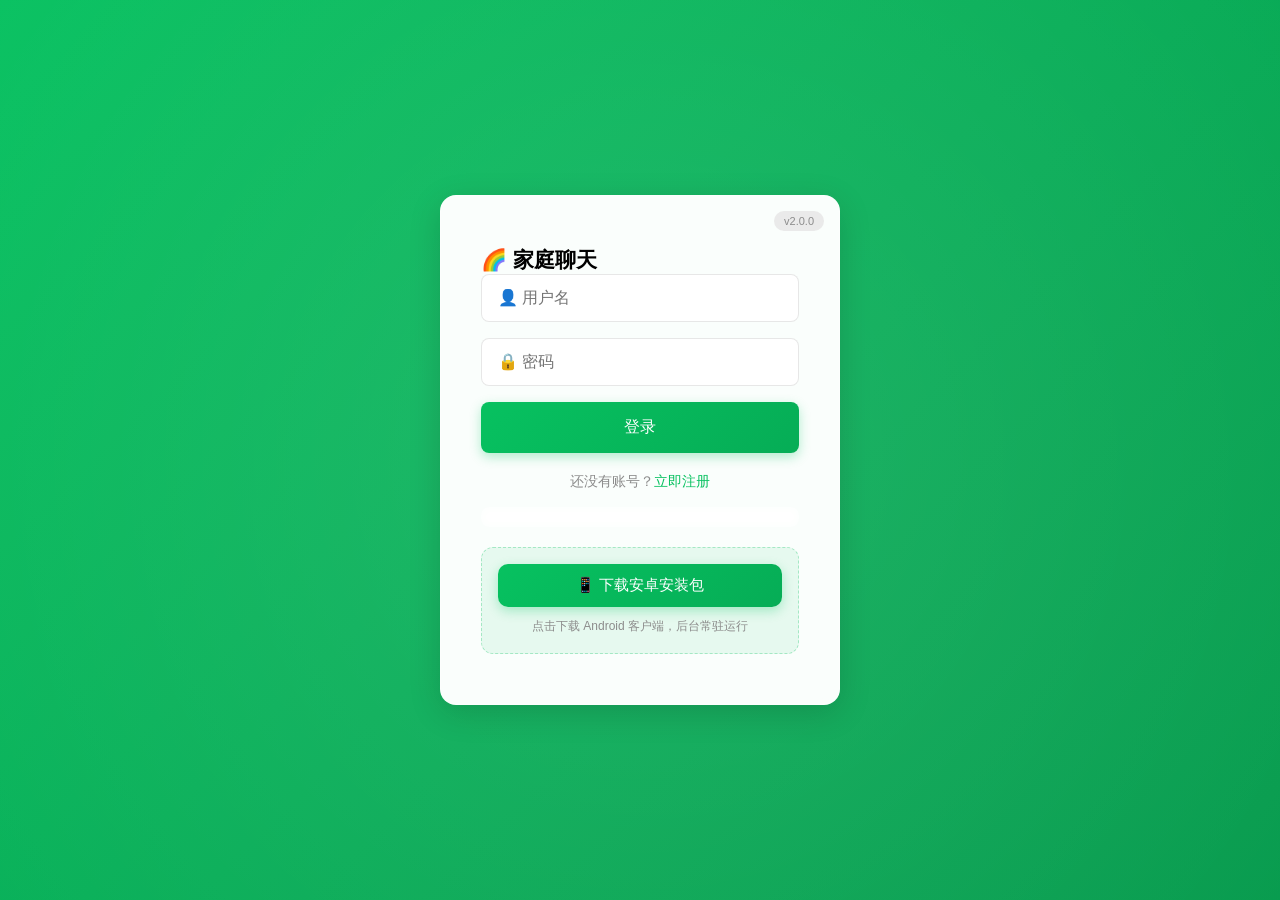
==== templates/index.html @ 10f82e84 "fix: 修复头像上传不显示问题，登录后自动加载头像 - 侧边栏添加 img 元素支持头像图片显示  - initChat 登录后从服务器加载头像  - uploadAvatar 上传后同步更新侧边栏" ====
<!DOCTYPE html>
<html lang="zh-CN">
<head>
    <meta charset="UTF-8">
    <meta name="viewport" content="width=device-width, initial-scale=1.0">
    <title>家庭聊天 - v2.0.0</title>
    <link rel="stylesheet" href="/static/style.css">
    <link rel="manifest" href="/static/manifest.json">
    <meta name="theme-color" content="#07c160">
    <meta name="apple-mobile-web-app-capable" content="yes">
    <meta name="apple-mobile-web-app-status-bar-style" content="black-translucent">
    <meta name="apple-mobile-web-app-title" content="家庭聊天">
</head>
<body>
    <div id="app">
        <div id="login-container">
            <div class="auth-box">
                <h2>🌈 家庭聊天</h2>
                <div class="version-badge">v2.0.0</div>
                <div id="login-form">
                    <input type="text" id="login-username" placeholder="👤 用户名">
                    <input type="password" id="login-password" placeholder="🔒 密码">
                    <button onclick="login()">登录</button>
                    <p class="switch-text">还没有账号？<a onclick="showRegister()">立即注册</a></p>
                </div>
                <div id="register-form" style="display: none;">
                    <input type="text" id="register-username" placeholder="👤 用户名">
                    <input type="password" id="register-password" placeholder="🔒 密码">
                    <input type="password" id="register-password-confirm" placeholder="🔒 确认密码">
                    <button onclick="register()">注册</button>
                    <p class="switch-text">已有账号？<a onclick="showLogin()">立即登录</a></p>
                </div>
                <p id="auth-message"></p>
                <div class="apk-section" id="apk-section">
                    <button class="apk-download-btn" onclick="downloadApk()">
                        📱 下载安卓安装包
                    </button>
                    <p class="apk-info" id="apk-info">点击下载 Android 客户端，后台常驻运行</p>
                </div>
            </div>
        </div>

        <div id="chat-container" style="display: none;">
            <div class="sidebar">
                <div class="user-info">
                    <div class="user-info-left">
                        <div class="user-avatar" id="user-avatar" onclick="openProfile()">
                            <img id="user-avatar-img" src="" style="display:none;width:40px;height:40px;border-radius:50%;object-fit:cover;">
                            <span id="user-avatar-initial">?</span>
                        </div>
                        <div class="user-details">
                            <div class="user-name" id="current-user"></div>
                            <div class="user-status">
                                <span id="connection-status" style="font-size: 12px;"></span>
                            </div>
                        </div>
                    </div>
                    <div style="display: flex; gap: 8px;">
                        <button onclick="testNotification()" class="logout-btn" style="font-size: 14px;" title="测试通知">🔔</button>
                        <button onclick="logout()" class="logout-btn">🚪</button>
                    </div>
                </div>
                
                <div class="tabs">
                    <div class="tab active" data-tab="friends" onclick="switchTab('friends')">
                        📱 好友
                    </div>
                    <div class="tab" data-tab="contacts" onclick="switchTab('contacts')">
                        📖 通讯录
                    </div>
                    <div class="tab" data-tab="blacklist" onclick="switchTab('blacklist')">
                        ⛔ 黑名单
                    </div>
                </div>

                <div class="tab-content" id="friends-tab">
                    <div class="search-section">
                        <input type="text" id="search-input" placeholder="🔍 搜索用户...">
                        <button onclick="searchUsers()">搜索</button>
                    </div>
                    <div id="search-results"></div>
                    <div class="friends-header">
                        <h3>好友列表</h3>
                        <button onclick="refreshFriends()" class="refresh-btn">🔄</button>
                    </div>
                    <div id="friend-requests-section" style="display: none;">
                        <h4 onclick="toggleFriendRequests()" style="cursor: pointer;">📬 好友请求 ▼</h4>
                        <div id="friend-requests-list"></div>
                    </div>
                    <div id="friends-list"></div>
                </div>

                <div class="tab-content" id="contacts-tab" style="display: none;">
                    <div class="contacts-content">
                        <h3>✨ 我的通讯录</h3>
                        <div id="contacts-list"></div>
                    </div>
                </div>

                <div class="tab-content" id="blacklist-tab" style="display: none;">
                    <div class="blacklist-content">
                        <h3>⛔ 黑名单</h3>
                        <div id="blacklist-list"></div>
                    </div>
                </div>
            </div>
            
            <div class="chat-area">
                <div id="no-chat-selected">
                    <div class="no-chat-icon">💬</div>
                    <p>选择一个好友开始聊天</p>
                </div>
                <div id="chat-window" style="display: none;">
                    <div class="chat-header">
                        <button class="back-btn" onclick="closeChat()">‹</button>
                        <div class="chat-header-info">
                            <div class="friend-avatar" id="friend-avatar" onclick="openFriendProfile()">
                                <span id="friend-avatar-initial">?</span>
                            </div>
                            <div>
                                <h3 id="chat-with-username"></h3>
                            </div>
                        </div>
                        <div class="chat-header-actions">
                            <button class="action-btn" onclick="openFriendProfile()" title="好友资料">👤</button>
                            <button class="action-btn" onclick="startCall('audio')" title="语音通话">🎵</button>
                            <button class="action-btn" onclick="startCall('video')" title="视频通话">📹</button>
                        </div>
                    </div>
                    <div id="messages-container"></div>
                    <div class="message-input">
                        <button class="voice-input-btn" id="voice-input-btn" title="语音输入">🎤</button>
                        <input type="text" id="message-input" placeholder="💬 输入消息..." onkeypress="handleKeyPress(event)">
                        <button onclick="sendMessage()">发送 🚀</button>
                    </div>
                    <div id="voice-status"></div>
                </div>
            </div>
        </div>
    </div>

    <div id="profile-modal" class="modal" style="display: none;">
        <div class="modal-content">
            <div class="modal-header">
                <h2>👤 个人资料</h2>
                <button class="close-btn" onclick="closeProfile()">×</button>
            </div>
            <div class="modal-body">
                <div class="profile-avatar" onclick="document.getElementById('avatar-upload').click()">
                    <img id="profile-avatar-img" src="" style="display:none;width:80px;height:80px;border-radius:50%;object-fit:cover;">
                    <span id="profile-avatar-initial">?</span>
                    <div class="avatar-overlay">📷</div>
                </div>
                <input type="file" id="avatar-upload" accept="image/*" style="display:none" onchange="uploadAvatar(event)">
                <div class="profile-field">
                    <label>用户名</label>
                    <input type="text" id="profile-username" placeholder="用户名">
                </div>
                <div class="profile-field">
                    <label>个性签名</label>
                    <textarea id="profile-bio" placeholder="这个人很懒，什么都没写~"></textarea>
                </div>
                <div class="profile-field">
                    <label>新密码（不修改请留空）</label>
                    <input type="password" id="profile-password" placeholder="新密码">
                </div>
                <button class="save-btn" onclick="saveProfile()">💾 保存修改</button>
            </div>
        </div>
    </div>

    <div id="friend-profile-modal" class="modal" style="display: none;">
        <div class="modal-content">
            <div class="modal-header">
                <h2>👤 好友资料</h2>
                <button class="close-btn" onclick="closeFriendProfile()">×</button>
            </div>
            <div class="modal-body">
                <div class="profile-avatar">
                    <img id="friend-profile-avatar-img" src="" style="display:none;width:80px;height:80px;border-radius:50%;object-fit:cover;">
                    <span id="friend-profile-avatar">?</span>
                </div>
                <div class="profile-field">
                    <label>用户名</label>
                    <input type="text" id="friend-profile-username" readonly>
                </div>
                <div class="profile-field">
                    <label>个性签名</label>
                    <textarea id="friend-profile-bio" readonly></textarea>
                </div>
                <div class="friend-actions" style="flex-wrap: wrap;">
                    <button class="call-action-btn" onclick="startCall('audio')">🎵 语音通话</button>
                    <button class="call-action-btn video-call-btn" onclick="startCall('video')">📹 视频通话</button>
                    <button class="delete-btn" onclick="deleteFriend()">❌ 删除好友</button>
                    <button class="block-btn" onclick="blockFriend()">⛔ 拉黑</button>
                </div>
            </div>
        </div>
    </div>

    <!-- ===== 通话界面 ===== -->
    <div id="call-overlay">
        <div id="incoming-call">
            <div class="call-avatar" id="caller-avatar">?</div>
            <div class="caller-name" id="caller-name">正在呼叫...</div>
            <div class="call-type-label" id="call-type-label">📹 视频通话</div>
            <div class="incoming-buttons">
                <button class="reject-call-btn" onclick="rejectCall()" title="拒绝">📞</button>
                <button class="accept-call-btn" onclick="acceptCall()" title="接听">📞</button>
            </div>
        </div>
        <div id="active-call">
            <video id="remote-video" autoplay playsinline></video>
            <video id="local-video" autoplay playsinline muted></video>
            <div class="call-timer" id="call-timer">00:00</div>
            <div class="call-controls">
                <button class="call-control-btn mute-btn" id="mute-btn" onclick="toggleMute()">🔊</button>
                <button class="call-control-btn end-call-btn" onclick="endCall()">📞</button>
                <button class="call-control-btn speaker-btn" id="speaker-btn" onclick="toggleSpeaker()">🔊</button>
            </div>
        </div>
    </div>

    <script src="https://cdn.socket.io/4.5.4/socket.io.min.js"></script>
    <script src="/static/chat.js"></script>
    <script>
        // ===== 清除旧的Service Worker =====
        if ('serviceWorker' in navigator) {
            navigator.serviceWorker.getRegistrations().then(function(registrations) {
                for (var i = 0; i < registrations.length; i++) {
                    registrations[i].unregister();
                    console.log('旧Service Worker已注销');
                }
                // 清除所有缓存
                if ('caches' in window) {
                    caches.keys().then(function(names) {
                        for (var j = 0; j < names.length; j++) {
                            caches.delete(names[j]);
                            console.log('缓存已清除:', names[j]);
                        }
                    });
                }
                // 注册全新的SW（不拦截请求）
                navigator.serviceWorker.register('/static/sw.js', { scope: '/' })
                    .then(function(reg) {
                        console.log('新Service Worker注册成功');
                        reg.update();
                    })
                    .catch(function(err) {
                        console.log('Service Worker注册（可忽略）:', err);
                    });
            });
        }
        
        // 请求通知权限 - 更积极主动
        function requestNotificationPermission() {
            if ('Notification' in window) {
                if (Notification.permission === 'default') {
                    console.log('正在请求通知权限...');
                    Notification.requestPermission().then(permission => {
                        if (permission === 'granted') {
                            console.log('✅ 通知权限已授予');
                            // 立即显示一个测试通知
                            try {
                                new Notification('家庭聊天', {
                                    body: '通知功能已开启！有新消息时会收到提醒。',
                                    icon: '/static/icon.svg',
                                    vibrate: [100, 50, 100],
                                    tag: 'family-chat-welcome'
                                });
                            } catch (e) {
                                console.log('无法显示测试通知:', e);
                            }
                        } else if (permission === 'denied') {
                            console.log('❌ 通知权限被拒绝，请在设置中开启');
                        }
                    }).catch(err => {
                        console.log('权限请求出错:', err);
                    });
                } else if (Notification.permission === 'denied') {
                    console.log('通知权限已被拒绝，请在系统设置中重新开启');
                }
            } else {
                console.log('当前浏览器不支持通知');
            }
        }
        
        // 显示通知 - 增强版本（支持Android原生通知）
        function showNotification(title, body) {
            console.log('尝试显示通知:', title, body);
            
            // 优先使用Android原生通知（如果在WebView中）
            if (window.AndroidBridge && typeof window.AndroidBridge.showNotification === 'function') {
                console.log('📱 使用Android原生通知');
                window.AndroidBridge.showNotification(title, body);
                return;
            }
            
            // 降级使用浏览器通知
            if ('Notification' in window) {
                if (Notification.permission === 'granted') {
                    try {
                        const notification = new Notification(title, {
                            body: body,
                            icon: '/static/icon.svg',
                            badge: '/static/icon.svg',
                            vibrate: [200, 100, 200],
                            tag: 'family-chat',
                            renotify: true,
                            requireInteraction: false
                        });
                        
                        // 通知点击事件
                        notification.onclick = function() {
                            window.focus();
                            this.close();
                        };
                        
                        console.log('✅ 浏览器通知已显示');
                    } catch (e) {
                        console.log('❌ 显示浏览器通知失败:', e);
                    }
                } else if (Notification.permission === 'default') {
                    console.log('通知权限未设置，重新请求...');
                    requestNotificationPermission();
                } else {
                    console.log('❌ 通知权限被拒绝');
                }
            } else {
                console.log('❌ 当前环境不支持通知');
            }
        }
        
        // 多次尝试请求权限 - 在多个时机触发
        function setupPermissionRequests() {
            // 页面加载后1秒请求
            setTimeout(requestNotificationPermission, 1000);
            
            // 登录后再次请求
            window.addEventListener('userLoggedIn', function() {
                setTimeout(requestNotificationPermission, 500);
            });
            
            // 检测到是Android WebView时更积极请求
            const isAndroid = /Android/i.test(navigator.userAgent);
            if (isAndroid) {
                console.log('检测到Android环境');
                setTimeout(requestNotificationPermission, 500);
                setTimeout(requestNotificationPermission, 3000);
            }
        }
        
        // 页面加载时设置权限请求
        window.addEventListener('load', function() {
            console.log('页面加载完成，初始化通知系统');
            setupPermissionRequests();
            checkApkAvailability();
            setupVoiceRecordButton();
        });

        // 检测是否运行在原生Android应用内（通过AndroidBridge判断）
        function isAndroidApp() {
            try {
                return typeof window.AndroidBridge !== 'undefined' && window.AndroidBridge !== null;
            } catch (e) {
                return false;
            }
        }

        function checkApkAvailability() {
            if (isAndroidApp()) {
                var apkSection = document.getElementById('apk-section');
                if (apkSection) apkSection.style.display = 'none';
                console.log('Android应用内：隐藏APK下载区域');
                return;
            }
            try {
                fetch('/api/apk/info', { cache: 'no-store' })
                    .then(function(r) { return r.json(); })
                    .then(function(data) {
                        if (data && data.available) {
                            document.getElementById('apk-info').textContent =
                                'v' + (data.version || '') + ' · ' + (data.size_mb || '') + 'MB · ' +
                                (data.install_tip || '点击下载');
                        } else {
                            document.getElementById('apk-info').textContent =
                                data.message || '安装包正在构建中，请稍后...';
                        }
                    })
                    .catch(function(e) {
                        console.log('APK info check skipped:', e);
                    });
            } catch (e) {}
        }

        // 语音按钮：长按录制，松开发送
        function setupVoiceRecordButton() {
            var btn = document.getElementById('voice-input-btn');
            if (!btn) return;
            btn.textContent = '🎤';
            btn.title = '按住说话，松开发送';
            btn.removeAttribute('onclick');

            var pressTimer = null;
            var isPressing = false;

            function startRecord(e) {
                if (e) e.preventDefault();
                if (isPressing) return;
                isPressing = true;
                btn.textContent = '🔴';
                btn.classList.add('recording');
                showVoiceStatus('🎙️ 正在录音，松开发送...');
                startVoiceRecording();
            }

            function stopRecord(e) {
                if (e) e.preventDefault();
                if (!isPressing) return;
                isPressing = false;
                btn.textContent = '🎤';
                btn.classList.remove('recording');
                stopVoiceRecording();
            }

            function cancelRecord(e) {
                if (e) e.preventDefault();
                if (!isPressing) return;
                isPressing = false;
                btn.textContent = '🎤';
                btn.classList.remove('recording');
                hideVoiceStatus();
                try {
                    if (mediaRecorder && mediaRecorder.state !== 'inactive') {
                        mediaRecorder.onstop = null;
                        mediaRecorder.stop();
                    }
                } catch (err) {}
            }

            // 触摸事件（手机）
            btn.addEventListener('touchstart', startRecord, { passive: false });
            btn.addEventListener('touchend', stopRecord, { passive: false });
            btn.addEventListener('touchcancel', cancelRecord, { passive: false });

            // 鼠标事件（电脑）
            btn.addEventListener('mousedown', startRecord);
            btn.addEventListener('mouseup', stopRecord);
            btn.addEventListener('mouseleave', function(e) { if (isPressing) stopRecord(e); });
        }

        function downloadApk() {
            const btn = event.target;
            const original = btn.textContent;
            btn.textContent = '⏳ 正在下载...';
            btn.disabled = true;
            window.location.href = '/api/apk/download';
            setTimeout(function() {
                btn.textContent = original;
                btn.disabled = false;
            }, 3000);
        }
    </script>
</body>
</html>
---- static/style.css ----
* {
    margin: 0;
    padding: 0;
    box-sizing: border-box;
    -webkit-tap-highlight-color: transparent;
}

:root {
    --wechat-green: #07c160;
    --wechat-green-dark: #06ad56;
    --wechat-green-light: #95ec69;
    --wechat-bg: #ededed;
    --wechat-bg-dark: #f7f7f7;
    --wechat-white: #ffffff;
    --wechat-text-primary: #333333;
    --wechat-text-secondary: #8c8c8c;
    --wechat-text-light: #b0b0b0;
    --wechat-border: #e5e5e5;
}

.back-btn {
    display: flex;
    align-items: center;
    justify-content: center;
    width: 36px;
    height: 36px;
    border: none;
    background: none;
    font-size: 28px;
    color: #333;
    cursor: pointer;
    flex-shrink: 0;
    margin-left: -6px;
    line-height: 1;
}

.back-btn:active {
    opacity: 0.6;
}

.profile-avatar {
    position: relative;
    width: 80px;
    height: 80px;
    border-radius: 50%;
    margin: 0 auto 16px;
    display: flex;
    align-items: center;
    justify-content: center;
    background: linear-gradient(135deg, #667eea 0%, #764ba2 100%);
    color: white;
    font-size: 32px;
    font-weight: 600;
    cursor: pointer;
    overflow: hidden;
}

.avatar-overlay {
    position: absolute;
    bottom: 0;
    left: 0;
    right: 0;
    height: 28px;
    background: rgba(0,0,0,0.4);
    display: flex;
    align-items: center;
    justify-content: center;
    font-size: 14px;
    backdrop-filter: blur(2px);
}

.chat-header {
    display: flex;
    align-items: center;
    padding: 10px 6px 10px 4px;
    background: #f7f7f7;
    border-bottom: 1px solid #e5e5e5;
    gap: 4px;
    flex-shrink: 0;
}

.chat-header-info {
    display: flex;
    align-items: center;
    gap: 10px;
    flex: 1;
}

.friend-avatar {
    width: 38px;
    height: 38px;
    border-radius: 6px;
    display: flex;
    align-items: center;
    justify-content: center;
    background: linear-gradient(135deg, #667eea 0%, #764ba2 100%);
    color: white;
    font-size: 16px;
    font-weight: 600;
    cursor: pointer;
}

.chat-header-actions {
    display: flex;
    align-items: center;
    gap: 4px;
}

.action-btn {
    width: 36px;
    height: 36px;
    border: none;
    background: none;
    font-size: 20px;
    cursor: pointer;
    border-radius: 50%;
    display: flex;
    align-items: center;
    justify-content: center;
}

.action-btn:active {
    background: rgba(0,0,0,0.05);
}

body {
    font-family: -apple-system, BlinkMacSystemFont, 'PingFang SC', 'Helvetica Neue', Arial, sans-serif;
    background: var(--wechat-bg);
    min-height: 100vh;
    overflow: hidden;
    font-size: 14px;
    transition: all 0.3s ease;
}

#app {
    width: 100%;
    max-width: 100vw;
    height: 100vh;
    margin: 0;
}

#login-container {
    display: flex;
    justify-content: center;
    align-items: center;
    height: 100%;
    background: linear-gradient(135deg, #07c160 0%, #06ad56 50%, #059a4c 100%);
    position: relative;
    overflow: hidden;
}

#login-container::before {
    content: '';
    position: absolute;
    top: -50%;
    left: -50%;
    width: 200%;
    height: 200%;
    background: radial-gradient(circle, rgba(255,255,255,0.1) 0%, transparent 60%);
    animation: rotate 30s linear infinite;
}

@keyframes rotate {
    from { transform: rotate(0deg); }
    to { transform: rotate(360deg); }
}

.auth-box {
    background: rgba(255, 255, 255, 0.98);
    backdrop-filter: blur(20px);
    -webkit-backdrop-filter: blur(20px);
    padding: 50px 40px;
    border-radius: 16px;
    box-shadow: 0 8px 32px rgba(0, 0, 0, 0.15);
    width: 100%;
    max-width: 400px;
    position: relative;
    z-index: 1;
    border: 1px solid rgba(255, 255, 255, 0.3);
    transform: translateY(0);
    transition: all 0.3s cubic-bezier(0.4, 0, 0.2, 1);
}

.auth-box:hover {
    transform: translateY(-5px);
    box-shadow: 0 12px 40px rgba(0, 0, 0, 0.2);
}

.version-badge {
    position: absolute;
    top: 15px;
    right: 15px;
    background: rgba(229, 229, 229, 0.8);
    backdrop-filter: blur(5px);
    color: var(--wechat-text-secondary);
    padding: 4px 10px;
    border-radius: 10px;
    font-size: 11px;
    font-weight: 500;
}

.auth-box input {
    width: 100%;
    padding: 14px 16px;
    margin-bottom: 16px;
    border: 1px solid rgba(229, 229, 229, 0.9);
    border-radius: 8px;
    font-size: 16px;
    transition: all 0.3s cubic-bezier(0.4, 0, 0.2, 1);
    background: rgba(255, 255, 255, 0.9);
    backdrop-filter: blur(5px);
}

.auth-box input:focus {
    outline: none;
    border-color: var(--wechat-green);
    box-shadow: 0 0 0 3px rgba(7, 193, 96, 0.1);
    transform: translateY(-2px);
}

.auth-box button {
    width: 100%;
    padding: 15px;
    background: linear-gradient(135deg, #07c160 0%, #06ad56 100%);
    color: white;
    border: none;
    border-radius: 8px;
    font-size: 16px;
    font-weight: 500;
    cursor: pointer;
    transition: all 0.3s cubic-bezier(0.4, 0, 0.2, 1);
    box-shadow: 0 4px 12px rgba(7, 193, 96, 0.3);
}

.auth-box button:hover {
    transform: translateY(-2px);
    box-shadow: 0 6px 16px rgba(7, 193, 96, 0.4);
}

.auth-box button:active {
    transform: translateY(0);
}

.switch-text {
    text-align: center;
    margin-top: 20px;
    color: var(--wechat-text-secondary);
    font-size: 14px;
}

.switch-text a {
    color: var(--wechat-green);
    text-decoration: none;
    font-weight: 500;
    cursor: pointer;
    transition: all 0.2s ease;
}

.switch-text a:hover {
    text-decoration: underline;
    color: var(--wechat-green-dark);
}

#auth-message {
    text-align: center;
    margin-top: 16px;
    padding: 10px;
    border-radius: 8px;
    font-size: 14px;
    backdrop-filter: blur(5px);
}

#auth-message.error {
    background: rgba(255, 245, 245, 0.9);
    color: #d32f2f;
}

#auth-message.success {
    background: rgba(240, 253, 244, 0.9);
    color: var(--wechat-green);
}

#chat-container {
    display: flex;
    height: 100%;
    background: var(--wechat-white);
    overflow: hidden;
}

.sidebar {
    width: 260px;
    background: rgba(255, 255, 255, 0.98);
    backdrop-filter: blur(10px);
    -webkit-backdrop-filter: blur(10px);
    border-right: 1px solid rgba(229, 229, 229, 0.8);
    display: flex;
    flex-direction: column;
    min-height: 0;
    box-shadow: 2px 0 12px rgba(0, 0, 0, 0.05);
}

.user-info {
    padding: 16px;
    background: rgba(255, 255, 255, 0.95);
    backdrop-filter: blur(10px);
    color: var(--wechat-text-primary);
    display: flex;
    justify-content: space-between;
    align-items: center;
    flex-shrink: 0;
    border-bottom: 1px solid rgba(229, 229, 229, 0.8);
}

.user-info-left {
    display: flex;
    align-items: center;
    gap: 12px;
}

.user-avatar {
    width: 40px;
    height: 40px;
    border-radius: 8px;
    background: linear-gradient(135deg, #667eea 0%, #764ba2 100%);
    display: flex;
    align-items: center;
    justify-content: center;
    font-size: 18px;
    font-weight: 600;
    cursor: pointer;
    color: white;
    transition: all 0.3s cubic-bezier(0.4, 0, 0.2, 1);
    box-shadow: 0 2px 8px rgba(102, 126, 234, 0.3);
}

.user-avatar:hover {
    transform: scale(1.1) rotate(5deg);
    box-shadow: 0 4px 12px rgba(102, 126, 234, 0.5);
}

.user-details {
    display: flex;
    flex-direction: column;
}

.user-name {
    font-weight: 500;
    font-size: 15px;
    color: var(--wechat-text-primary);
}

.user-status {
    font-size: 12px;
    color: var(--wechat-text-light);
    margin-top: 2px;
}

.logout-btn {
    padding: 8px 14px !important;
    background: rgba(247, 247, 247, 0.9) !important;
    backdrop-filter: blur(5px);
    color: var(--wechat-text-secondary) !important;
    font-size: 16px !important;
    width: auto !important;
    border-radius: 8px !important;
    cursor: pointer;
    border: 1px solid rgba(229, 229, 229, 0.8) !important;
    transition: all 0.3s cubic-bezier(0.4, 0, 0.2, 1);
}

.logout-btn:hover {
    background: rgba(237, 237, 237, 0.95) !important;
    transform: translateY(-2px);
    box-shadow: 0 4px 12px rgba(0, 0, 0, 0.08);
}

.tabs {
    display: flex;
    background: rgba(255, 255, 255, 0.95);
    backdrop-filter: blur(5px);
    border-bottom: 1px solid rgba(229, 229, 229, 0.8);
    flex-shrink: 0;
}

.tab {
    flex: 1;
    padding: 12px 8px;
    text-align: center;
    cursor: pointer;
    font-size: 13px;
    font-weight: 500;
    color: var(--wechat-text-secondary);
    transition: all 0.3s cubic-bezier(0.4, 0, 0.2, 1);
    position: relative;
}

.tab:hover {
    background: rgba(247, 247, 247, 0.9);
    color: var(--wechat-green);
}

.tab.active {
    color: var(--wechat-green);
    background: rgba(7, 193, 96, 0.1);
}

.tab.active::after {
    content: '';
    position: absolute;
    bottom: 0;
    left: 50%;
    transform: translateX(-50%);
    width: 40px;
    height: 3px;
    background: var(--wechat-green);
    border-radius: 2px;
    animation: slideIn 0.3s ease;
}

@keyframes slideIn {
    from { width: 0; opacity: 0; }
    to { width: 40px; opacity: 1; }
}

.tab-content {
    flex: 1;
    display: flex;
    flex-direction: column;
    min-height: 0;
    overflow-y: auto;
}

.search-section {
    padding: 10px;
    background: rgba(247, 247, 247, 0.95);
    backdrop-filter: blur(10px);
    border-bottom: 1px solid rgba(229, 229, 229, 0.8);
    flex-shrink: 0;
}

.search-section input {
    width: 100%;
    padding: 10px 14px;
    border: 1px solid rgba(229, 229, 229, 0.9);
    border-radius: 8px;
    font-size: 14px;
    background: rgba(255, 255, 255, 0.9);
    transition: all 0.3s ease;
}

.search-section input:focus {
    outline: none;
    border-color: var(--wechat-green);
    box-shadow: 0 0 0 3px rgba(7, 193, 96, 0.1);
}

#search-results {
    max-height: 150px;
    overflow-y: auto;
    padding: 8px;
    background: rgba(255, 255, 255, 0.95);
    backdrop-filter: blur(5px);
    border-bottom: 1px solid rgba(229, 229, 229, 0.8);
    flex-shrink: 0;
}

.search-result-item {
    padding: 10px 12px;
    margin-bottom: 6px;
    background: rgba(247, 247, 247, 0.9);
    border-radius: 8px;
    display: flex;
    justify-content: space-between;
    align-items: center;
    font-size: 14px;
    transition: all 0.2s ease;
}

.search-result-item:hover {
    background: rgba(237, 237, 237, 0.95);
    transform: translateX(4px);
}

.search-result-item button {
    padding: 6px 12px;
    background: linear-gradient(135deg, #07c160 0%, #06ad56 100%);
    color: white;
    border: none;
    border-radius: 6px;
    font-size: 12px;
    font-weight: 500;
    cursor: pointer;
    transition: all 0.2s ease;
}

.search-result-item button:hover {
    transform: scale(1.05);
    box-shadow: 0 2px 8px rgba(7, 193, 96, 0.3);
}

.friends-header {
    padding: 10px 12px;
    display: flex;
    justify-content: space-between;
    align-items: center;
    border-bottom: 1px solid rgba(229, 229, 229, 0.8);
    background: rgba(255, 255, 255, 0.95);
    backdrop-filter: blur(5px);
    flex-shrink: 0;
}

.friends-header h3 {
    color: var(--wechat-text-primary);
    font-size: 14px;
    font-weight: 500;
}

.refresh-btn {
    padding: 8px 12px !important;
    font-size: 14px !important;
    width: auto !important;
    background: rgba(247, 247, 247, 0.9) !important;
    backdrop-filter: blur(5px);
    color: var(--wechat-text-secondary) !important;
    border-radius: 8px !important;
    border: 1px solid rgba(229, 229, 229, 0.8) !important;
    cursor: pointer;
    transition: all 0.3s ease;
}

.refresh-btn:hover {
    transform: rotate(360deg);
    background: rgba(7, 193, 96, 0.1) !important;
    color: var(--wechat-green) !important;
}

#friend-requests-section {
    padding: 12px;
    background: rgba(255, 253, 231, 0.9);
    backdrop-filter: blur(5px);
    border-bottom: 1px solid rgba(229, 229, 229, 0.8);
    flex-shrink: 0;
}

#friend-requests-section h4 {
    color: #f57c00;
    font-size: 13px;
    font-weight: 500;
    margin-bottom: 8px;
}

.friend-request-item {
    padding: 10px;
    margin-bottom: 8px;
    background: rgba(255, 255, 255, 0.95);
    backdrop-filter: blur(5px);
    border-radius: 8px;
    display: flex;
    justify-content: space-between;
    align-items: center;
    font-size: 13px;
    transition: all 0.2s ease;
}

.friend-request-item:hover {
    transform: translateX(4px);
    box-shadow: 0 2px 8px rgba(0, 0, 0, 0.05);
}

.friend-request-item button {
    padding: 6px 12px;
    border: none;
    border-radius: 6px;
    font-size: 12px;
    font-weight: 500;
    cursor: pointer;
    margin-left: 6px;
    transition: all 0.2s ease;
}

.friend-request-item .accept-btn {
    background: linear-gradient(135deg, #07c160 0%, #06ad56 100%);
    color: white;
    box-shadow: 0 2px 6px rgba(7, 193, 96, 0.3);
}

.friend-request-item .accept-btn:hover {
    transform: scale(1.05);
    box-shadow: 0 4px 10px rgba(7, 193, 96, 0.4);
}

.friend-request-item .reject-btn {
    background: rgba(247, 247, 247, 0.9);
    color: var(--wechat-text-secondary);
}

.friend-request-item .reject-btn:hover {
    background: rgba(237, 237, 237, 0.95);
}

#friends-list {
    flex: 1;
    overflow-y: auto;
    padding: 0;
    min-height: 0;
}

.friend-item {
    padding: 12px 16px;
    background: transparent;
    cursor: pointer;
    transition: all 0.25s cubic-bezier(0.4, 0, 0.2, 1);
    border-bottom: 1px solid rgba(229, 229, 229, 0.6);
    position: relative;
}

.friend-item:hover {
    background: rgba(247, 247, 247, 0.95);
    transform: translateX(4px);
}

.friend-item.active {
    background: rgba(7, 193, 96, 0.12);
    border-left: 3px solid var(--wechat-green);
}

.friend-item .friend-name {
    font-weight: 500;
    margin-bottom: 4px;
    font-size: 15px;
    display: flex;
    align-items: center;
    gap: 8px;
    color: var(--wechat-text-primary);
}

.friend-item .last-message {
    font-size: 12px;
    color: var(--wechat-text-light);
    white-space: nowrap;
    overflow: hidden;
    text-overflow: ellipsis;
}

.friend-item.active .last-message {
    color: var(--wechat-text-secondary);
}

.contacts-content, .blacklist-content {
    padding: 12px;
}

.contacts-content h3, .blacklist-content h3 {
    color: var(--wechat-text-primary);
    font-size: 14px;
    font-weight: 500;
    margin-bottom: 12px;
}

.contact-item {
    padding: 10px 12px;
    display: flex;
    justify-content: space-between;
    align-items: center;
    border-bottom: 1px solid rgba(229, 229, 229, 0.8);
    transition: all 0.2s ease;
}

.contact-item:hover {
    background: rgba(247, 247, 247, 0.95);
    transform: translateX(4px);
}

.contact-item-name {
    font-size: 14px;
    color: var(--wechat-text-primary);
}

.contact-btn, .unblock-btn {
    padding: 6px 12px;
    background: linear-gradient(135deg, #07c160 0%, #06ad56 100%);
    color: white;
    border: none;
    border-radius: 6px;
    font-size: 12px;
    cursor: pointer;
    transition: all 0.2s ease;
}

.contact-btn:hover, .unblock-btn:hover {
    transform: scale(1.05);
    box-shadow: 0 2px 8px rgba(7, 193, 96, 0.3);
}

.blacklist-item {
    padding: 10px 12px;
    display: flex;
    justify-content: space-between;
    align-items: center;
    border-bottom: 1px solid rgba(229, 229, 229, 0.8);
    transition: all 0.2s ease;
}

.blacklist-item:hover {
    background: rgba(247, 247, 247, 0.95);
    transform: translateX(4px);
}

.blacklist-item-name {
    font-size: 14px;
    color: var(--wechat-text-primary);
}

.chat-area {
    flex: 1;
    display: flex;
    flex-direction: column;
    background: var(--wechat-bg);
    min-height: 0;
}

#no-chat-selected {
    flex: 1;
    display: flex;
    flex-direction: column;
    justify-content: center;
    align-items: center;
    color: var(--wechat-text-light);
    font-size: 16px;
}

.no-chat-icon {
    font-size: 48px;
    margin-bottom: 12px;
    opacity: 0.3;
}

#chat-window {
    flex: 1;
    display: flex;
    flex-direction: column;
    min-height: 0;
}

.chat-header {
    padding: 12px 20px;
    background: rgba(255, 255, 255, 0.98);
    backdrop-filter: blur(10px);
    border-bottom: 1px solid rgba(229, 229, 229, 0.8);
    flex-shrink: 0;
    display: flex;
    justify-content: space-between;
    align-items: center;
    box-shadow: 0 1px 4px rgba(0, 0, 0, 0.05);
}

.chat-header-info {
    display: flex;
    align-items: center;
    gap: 10px;
}

.friend-avatar {
    width: 32px;
    height: 32px;
    border-radius: 8px;
    background: linear-gradient(135deg, #667eea 0%, #764ba2 100%);
    color: white;
    display: flex;
    align-items: center;
    justify-content: center;
    font-size: 14px;
    font-weight: 600;
    box-shadow: 0 2px 6px rgba(102, 126, 234, 0.3);
}

.chat-header h3 {
    color: var(--wechat-text-primary);
    margin: 0;
    font-size: 16px;
    font-weight: 500;
}

.action-btn {
    padding: 8px 12px;
    background: rgba(255, 255, 255, 0.9);
    backdrop-filter: blur(5px);
    border: 1px solid rgba(229, 229, 229, 0.8);
    border-radius: 8px;
    cursor: pointer;
    font-size: 16px;
    transition: all 0.3s ease;
}

.action-btn:hover {
    background: rgba(247, 247, 247, 0.95);
    transform: scale(1.1);
    box-shadow: 0 4px 12px rgba(0, 0, 0, 0.08);
}

#messages-container {
    flex: 1;
    overflow-y: auto;
    padding: 16px;
    background: var(--wechat-bg);
    min-height: 0;
}

.message {
    margin-bottom: 14px;
    display: flex;
    align-items: flex-end;
    gap: 8px;
    padding: 0 12px;
    opacity: 0;
    transform: translateY(15px);
    animation: messageSlideIn 0.3s cubic-bezier(0.4, 0, 0.2, 1) forwards;
}

@keyframes messageSlideIn {
    to {
        opacity: 1;
        transform: translateY(0);
    }
}

.message.sent {
    justify-content: flex-end;
    flex-direction: row-reverse;
}

.message.received {
    justify-content: flex-start;
    flex-direction: row;
}

.message-avatar {
    width: 38px;
    height: 38px;
    border-radius: 6px;
    flex-shrink: 0;
    overflow: hidden;
    background: linear-gradient(135deg, #667eea 0%, #764ba2 100%);
    display: flex;
    align-items: center;
    justify-content: center;
    box-shadow: 0 1px 3px rgba(0, 0, 0, 0.1);
}

.avatar-initial {
    color: white;
    font-size: 16px;
    font-weight: 600;
}

.msg-bubble {
    max-width: 68%;
    position: relative;
}

.msg-content {
    padding: 10px 14px;
    border-radius: 8px;
    word-wrap: break-word;
    font-size: 15px;
    line-height: 1.5;
    position: relative;
}

.message.sent .msg-bubble .msg-content {
    background: #95ec69;
    color: #333;
    border-top-right-radius: 2px;
}

.message.received .msg-bubble .msg-content {
    background: #ffffff;
    color: #333;
    border-top-left-radius: 2px;
    box-shadow: 0 1px 2px rgba(0, 0, 0, 0.08);
}

.msg-time {
    font-size: 11px;
    color: #b0b0b0;
    margin-top: 4px;
    line-height: 1;
}

.message.sent .msg-time {
    text-align: right;
    padding-right: 2px;
}

.message.received .msg-time {
    text-align: left;
    padding-left: 2px;
}

.message.sending .msg-content {
    opacity: 0.6;
}

.message.sending .msg-time {
    color: #95ec69;
}

.message-input {
    padding: 8px 12px;
    background: #f7f7f7;
    border-top: 1px solid #e5e5e5;
    display: flex;
    gap: 8px;
    flex-shrink: 0;
    align-items: center;
}

.message-input input {
    flex: 1;
    padding: 10px 14px;
    border: 1px solid #e5e5e5;
    border-radius: 20px;
    font-size: 15px;
    background: #ffffff;
    outline: none;
    transition: border-color 0.2s;
}

.message-input input:focus {
    border-color: var(--wechat-green);
}

.message-input button {
    padding: 10px 24px;
    background: var(--wechat-green);
    color: white;
    border: none;
    border-radius: 20px;
    cursor: pointer;
    font-weight: 500;
    font-size: 14px;
    transition: background 0.2s;
}

.message-input button:hover {
    background: var(--wechat-green-dark);
}

.message-input button:active {
    background: var(--wechat-green-dark);
    transform: scale(0.97);
}

.unread-badge {
    display: inline-flex;
    align-items: center;
    justify-content: center;
    background: linear-gradient(135deg, #f43f3f 0%, #d32f2f 100%);
    color: white;
    font-size: 11px;
    font-weight: 600;
    padding: 3px 8px;
    border-radius: 10px;
    margin-left: auto;
    min-width: 20px;
    height: 20px;
    box-shadow: 0 2px 6px rgba(244, 63, 63, 0.4);
    animation: pulse 2s infinite;
}

@keyframes pulse {
    0%, 100% { transform: scale(1); }
    50% { transform: scale(1.1); }
}

.friend-item.has-unread .friend-name {
    font-weight: 600;
}

.modal {
    position: fixed;
    top: 0;
    left: 0;
    right: 0;
    bottom: 0;
    background: rgba(0, 0, 0, 0.5);
    display: none;
    justify-content: center;
    align-items: center;
    z-index: 1000;
}

.modal.active {
    display: flex;
}

.modal-content {
    background: rgba(255, 255, 255, 0.98);
    backdrop-filter: blur(20px);
    -webkit-backdrop-filter: blur(20px);
    border-radius: 16px;
    width: 90%;
    max-width: 380px;
    max-height: 80vh;
    overflow: hidden;
    box-shadow: 0 8px 32px rgba(0, 0, 0, 0.2);
    border: 1px solid rgba(255, 255, 255, 0.3);
    opacity: 0;
    transform: scale(0.9) translateY(20px);
    animation: modalAppear 0.3s cubic-bezier(0.4, 0, 0.2, 1) forwards;
}

@keyframes modalAppear {
    to {
        opacity: 1;
        transform: scale(1) translateY(0);
    }
}

.modal-header {
    padding: 16px 20px;
    border-bottom: 1px solid rgba(229, 229, 229, 0.8);
    display: flex;
    justify-content: space-between;
    align-items: center;
}

.modal-header h2 {
    color: var(--wechat-text-primary);
    font-size: 16px;
    font-weight: 500;
}

.close-btn {
    background: none;
    border: none;
    font-size: 24px;
    cursor: pointer;
    color: var(--wechat-text-light);
    transition: all 0.2s ease;
}

.close-btn:hover {
    color: var(--wechat-text-primary);
    transform: scale(1.1);
}

.modal-body {
    padding: 20px;
    overflow-y: auto;
}

.profile-avatar {
    width: 80px;
    height: 80px;
    border-radius: 20px;
    background: linear-gradient(135deg, #667eea 0%, #764ba2 100%);
    color: white;
    display: flex;
    align-items: center;
    justify-content: center;
    font-size: 36px;
    font-weight: 600;
    margin: 0 auto 24px;
    box-shadow: 0 8px 24px rgba(102, 126, 234, 0.4);
    transition: all 0.3s ease;
}

.profile-avatar:hover {
    transform: scale(1.1) rotate(5deg);
    box-shadow: 0 12px 32px rgba(102, 126, 234, 0.6);
}

.profile-field {
    margin-bottom: 16px;
}

.profile-field label {
    display: block;
    color: var(--wechat-text-secondary);
    font-size: 13px;
    margin-bottom: 6px;
}

.profile-field input, .profile-field textarea {
    width: 100%;
    padding: 12px 16px;
    border: 1px solid rgba(229, 229, 229, 0.9);
    border-radius: 8px;
    font-size: 14px;
    background: rgba(255, 255, 255, 0.95);
    transition: all 0.3s ease;
}

.profile-field input:focus, .profile-field textarea:focus {
    outline: none;
    border-color: var(--wechat-green);
    box-shadow: 0 0 0 3px rgba(7, 193, 96, 0.1);
    transform: translateY(-2px);
}

.profile-field textarea {
    min-height: 60px;
    resize: vertical;
}

.save-btn {
    width: 100%;
    padding: 14px;
    background: linear-gradient(135deg, #07c160 0%, #06ad56 100%);
    color: white;
    border: none;
    border-radius: 8px;
    cursor: pointer;
    font-size: 15px;
    font-weight: 500;
    transition: all 0.3s cubic-bezier(0.4, 0, 0.2, 1);
    box-shadow: 0 4px 12px rgba(7, 193, 96, 0.3);
}

.save-btn:hover {
    transform: translateY(-2px);
    box-shadow: 0 6px 16px rgba(7, 193, 96, 0.4);
}

.friend-actions {
    display: flex;
    gap: 10px;
    margin-top: 20px;
}

.friend-actions button {
    flex: 1;
    padding: 12px;
    border: none;
    border-radius: 8px;
    cursor: pointer;
    font-size: 14px;
    font-weight: 500;
    transition: all 0.3s cubic-bezier(0.4, 0, 0.2, 1);
}

.delete-btn {
    background: linear-gradient(135deg, #f43f3f 0%, #d32f2f 100%);
    color: white;
    box-shadow: 0 4px 12px rgba(244, 63, 63, 0.3);
}

.delete-btn:hover {
    transform: translateY(-2px);
    box-shadow: 0 6px 16px rgba(244, 63, 63, 0.4);
}

.block-btn {
    background: rgba(247, 247, 247, 0.95);
    backdrop-filter: blur(5px);
    color: var(--wechat-text-primary);
    border: 1px solid rgba(229, 229, 229, 0.9);
}

.block-btn:hover {
    transform: translateY(-2px);
    background: rgba(237, 237, 237, 0.95);
    box-shadow: 0 4px 12px rgba(0, 0, 0, 0.08);
}

/* ===== 手机响应式布局 ===== */
@media (max-width: 768px) {
    .sidebar {
        width: 100% !important;
        position: absolute !important;
        top: 0;
        left: 0;
        right: 0;
        bottom: 0;
        z-index: 10;
        transition: transform 0.3s ease;
    }
    .sidebar.hidden {
        transform: translateX(-100%);
    }
    .chat-area {
        width: 100% !important;
        position: absolute !important;
        top: 0;
        left: 0;
        right: 0;
        bottom: 0;
        z-index: 20;
    }
    #chat-container {
        position: relative;
        overflow: hidden;
    }
    .message-input button {
        padding: 10px 16px;
        font-size: 13px;
    }
    .message-input {
        padding: 6px 8px;
    }
    .msg-bubble {
        max-width: 80%;
    }
    .msg-content {
        font-size: 14px;
        padding: 8px 12px;
    }
    .chat-header {
        padding: 10px 8px;
    }
}

/* ===== 通话界面 ===== */
#call-overlay {
    position: fixed;
    top: 0;
    left: 0;
    right: 0;
    bottom: 0;
    background: rgba(0,0,0,0.9);
    z-index: 2000;
    display: none;
    flex-direction: column;
    align-items: center;
    justify-content: center;
}

#call-overlay.active {
    display: flex;
}

#incoming-call {
    text-align: center;
    color: white;
    padding: 40px;
}

#incoming-call .caller-name {
    font-size: 24px;
    font-weight: 600;
    margin-bottom: 8px;
}

#incoming-call .call-type-label {
    font-size: 14px;
    color: rgba(255,255,255,0.7);
    margin-bottom: 40px;
}

.incoming-buttons {
    display: flex;
    gap: 60px;
    justify-content: center;
}

.accept-call-btn {
    width: 64px;
    height: 64px;
    border-radius: 50%;
    border: none;
    background: #07c160;
    color: white;
    font-size: 28px;
    cursor: pointer;
    box-shadow: 0 4px 20px rgba(7,193,96,0.4);
    transition: all 0.3s;
}

.reject-call-btn {
    width: 64px;
    height: 64px;
    border-radius: 50%;
    border: none;
    background: #f44336;
    color: white;
    font-size: 28px;
    cursor: pointer;
    box-shadow: 0 4px 20px rgba(244,67,54,0.4);
    transition: all 0.3s;
}

#active-call {
    width: 100%;
    height: 100%;
    display: none;
    flex-direction: column;
    align-items: center;
    justify-content: center;
    color: white;
    position: relative;
}

#active-call.active {
    display: flex;
}

#remote-video {
    width: 100%;
    height: 100%;
    object-fit: cover;
    background: #1a1a1a;
}

#local-video {
    position: absolute;
    top: 20px;
    right: 20px;
    width: 120px;
    height: 160px;
    object-fit: cover;
    border-radius: 12px;
    border: 2px solid rgba(255,255,255,0.3);
    background: #333;
    z-index: 10;
}

.call-controls {
    position: absolute;
    bottom: 40px;
    left: 0;
    right: 0;
    display: flex;
    justify-content: center;
    gap: 30px;
    z-index: 10;
}

.call-control-btn {
    width: 56px;
    height: 56px;
    border-radius: 50%;
    border: none;
    color: white;
    font-size: 24px;
    cursor: pointer;
    transition: all 0.3s;
    display: flex;
    align-items: center;
    justify-content: center;
}

.call-control-btn.mute-btn {
    background: rgba(255,255,255,0.2);
}

.call-control-btn.mute-btn.active {
    background: #07c160;
}

.call-control-btn.speaker-btn {
    background: rgba(255,255,255,0.2);
}

.call-control-btn.speaker-btn.active {
    background: #07c160;
}

.call-control-btn.end-call-btn {
    background: #f44336;
    width: 64px;
    height: 64px;
    box-shadow: 0 4px 20px rgba(244,67,54,0.4);
}

.call-control-btn.end-call-btn:hover {
    transform: scale(1.1);
}

.call-timer {
    position: absolute;
    top: 20px;
    left: 50%;
    transform: translateX(-50%);
    color: white;
    font-size: 16px;
    z-index: 10;
    background: rgba(0,0,0,0.4);
    padding: 6px 16px;
    border-radius: 20px;
}

.call-avatar {
    width: 80px;
    height: 80px;
    border-radius: 50%;
    background: linear-gradient(135deg, #667eea 0%, #764ba2 100%);
    display: flex;
    align-items: center;
    justify-content: center;
    font-size: 36px;
    color: white;
    margin-bottom: 20px;
}

/* ===== 语音消息 ===== */
.voice-message {
    display: flex;
    align-items: center;
    gap: 8px;
    cursor: pointer;
    padding: 4px 0;
    min-width: 120px;
    max-width: 200px;
}

.voice-play-btn {
    width: 36px;
    height: 36px;
    border-radius: 50%;
    border: none;
    background: rgba(0,0,0,0.08);
    cursor: pointer;
    display: flex;
    align-items: center;
    justify-content: center;
    font-size: 16px;
    flex-shrink: 0;
    transition: all 0.2s;
}

.voice-play-btn:hover {
    background: rgba(0,0,0,0.15);
}

.voice-wave {
    flex: 1;
    height: 32px;
    display: flex;
    align-items: center;
    gap: 2px;
}

.voice-wave-bar {
    width: 3px;
    border-radius: 2px;
    background: #07c160;
    animation: voiceWave 0.8s ease infinite alternate;
}

.voice-wave-bar.active {
    animation: voiceWave 0.4s ease infinite alternate;
}

.voice-time {
    font-size: 11px;
    color: var(--wechat-text-light);
    flex-shrink: 0;
    min-width: 32px;
    text-align: right;
}

@keyframes voiceWave {
    0% { height: 4px; }
    100% { height: 20px; }
}

/* ===== 语音输入按钮 ===== */
.voice-input-btn {
    width: 40px;
    height: 40px;
    border-radius: 50%;
    border: none;
    background: var(--wechat-green);
    color: white;
    font-size: 18px;
    cursor: pointer;
    flex-shrink: 0;
    display: flex;
    align-items: center;
    justify-content: center;
    transition: all 0.2s;
}

.voice-input-btn:active {
    transform: scale(0.9);
}

.voice-input-btn.recording {
    background: #f44336;
    animation: pulse 1s infinite;
}

#voice-status {
    font-size: 12px;
    color: var(--wechat-text-secondary);
    text-align: center;
    padding: 4px;
    display: none;
}

#voice-status.active {
    display: block;
    animation: pulse 1.5s infinite;
}

@media (max-width: 768px) {
    .voice-input-btn {
        width: 36px;
        height: 36px;
        font-size: 16px;
    }
    .voice-message {
        min-width: 100px;
        max-width: 160px;
    }
}

/* ===== 语音消息气泡样式 (chat.js使用) ===== */
.voice-message-bubble {
    max-width: 200px !important;
}

.voice-msg-content {
    display: flex !important;
    align-items: center !important;
    gap: 8px !important;
    padding: 8px 12px !important;
    cursor: pointer !important;
    min-width: 100px;
}

.voice-play-icon {
    font-size: 18px;
    flex-shrink: 0;
    width: 28px;
    height: 28px;
    display: flex;
    align-items: center;
    justify-content: center;
}

.voice-duration {
    font-size: 12px;
    color: var(--wechat-text-secondary);
    flex-shrink: 0;
    min-width: 30px;
}

.voice-wave {
    display: flex !important;
    align-items: center !important;
    gap: 2px !important;
    height: 24px !important;
    flex: 1 !important;
}

.voice-wave span {
    width: 3px;
    border-radius: 2px;
    background: #07c160;
    height: 4px;
    animation: voiceWave 0.6s ease infinite alternate;
}

.voice-wave span:nth-child(1) { animation-delay: 0s; }
.voice-wave span:nth-child(2) { animation-delay: 0.1s; }
.voice-wave span:nth-child(3) { animation-delay: 0.2s; }
.voice-wave span:nth-child(4) { animation-delay: 0.3s; }
.voice-wave span:nth-child(5) { animation-delay: 0.4s; }

.message.sent .voice-msg-content {
    background: #95ec69;
    border-top-right-radius: 2px;
}

.message.received .voice-msg-content {
    background: #ffffff;
    border-top-left-radius: 2px;
    box-shadow: 0 1px 2px rgba(0, 0, 0, 0.08);
}

/* ===== APK 下载按钮样式 ===== */
.apk-section {
    margin-top: 20px;
    padding: 16px;
    background: rgba(7, 193, 96, 0.08);
    border-radius: 12px;
    border: 1px dashed rgba(7, 193, 96, 0.3);
    text-align: center;
    transition: all 0.3s ease;
}

.apk-section:hover {
    background: rgba(7, 193, 96, 0.12);
    border-color: rgba(7, 193, 96, 0.5);
    transform: translateY(-2px);
}

.apk-download-btn {
    padding: 12px 24px !important;
    background: linear-gradient(135deg, #07c160 0%, #06ad56 100%) !important;
    color: white !important;
    border: none !important;
    border-radius: 10px !important;
    font-size: 15px !important;
    font-weight: 500 !important;
    cursor: pointer;
    width: 100% !important;
    transition: all 0.3s cubic-bezier(0.4, 0, 0.2, 1) !important;
    box-shadow: 0 4px 12px rgba(7, 193, 96, 0.3) !important;
}

.apk-download-btn:hover {
    transform: translateY(-2px) !important;
    box-shadow: 0 6px 16px rgba(7, 193, 96, 0.4) !important;
}

.apk-download-btn:active {
    transform: translateY(0) !important;
}

.apk-download-btn:disabled {
    background: linear-gradient(135deg, #cccccc 0%, #aaaaaa 100%) !important;
    box-shadow: none !important;
    cursor: not-allowed;
    opacity: 0.7;
}

.apk-info {
    margin-top: 10px;
    padding: 0 8px;
    font-size: 12px;
    color: var(--wechat-text-secondary);
    line-height: 1.6;
    word-break: break-all;
}

@media (max-width: 768px) {
    .apk-section {
        margin-top: 16px;
        padding: 12px;
    }
    .apk-download-btn {
        font-size: 14px !important;
        padding: 10px 20px !important;
    }
}
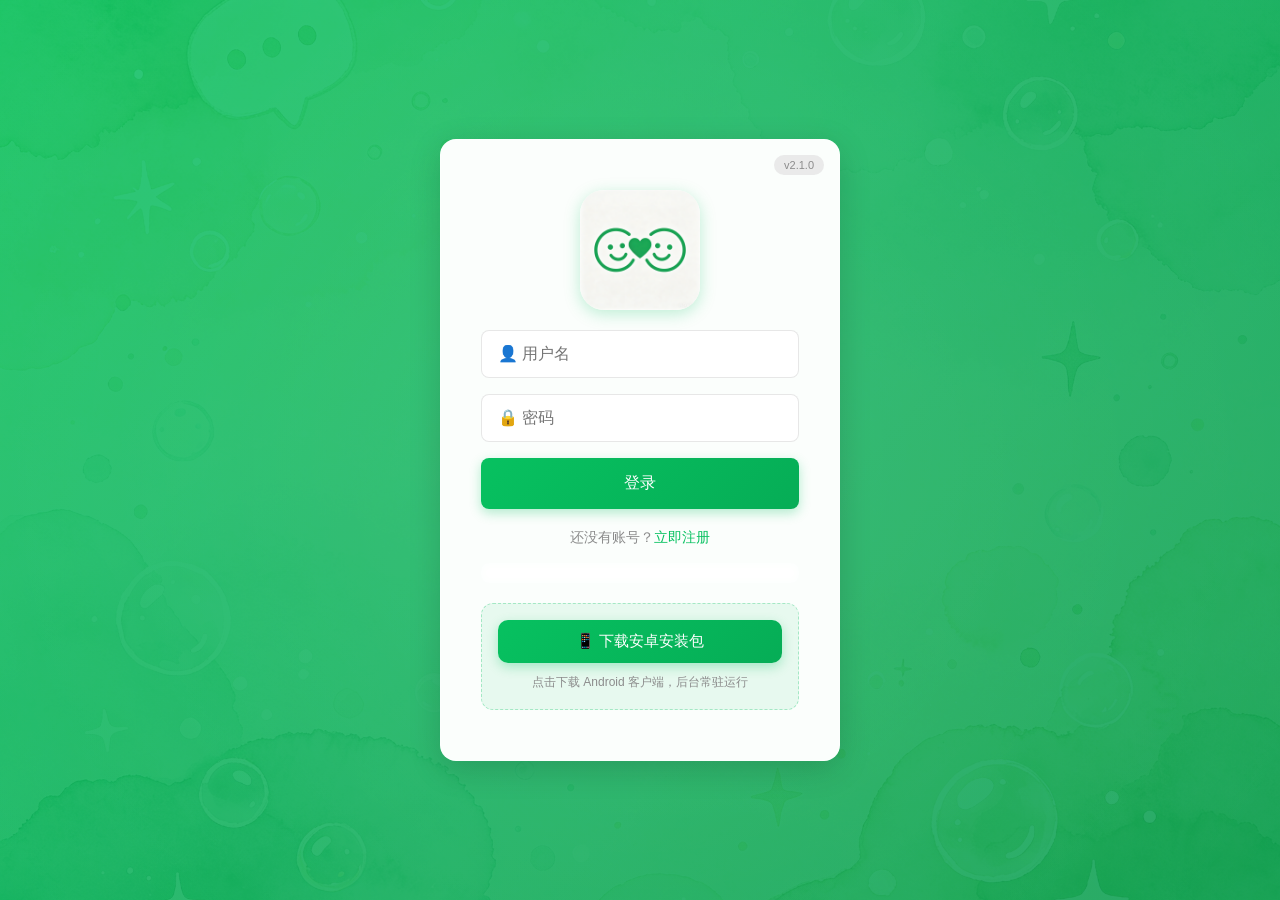
==== commit 20fbf008: "feat: 集成AI生成UI素材 - Logo/背景/头像/纹理/空状态/加载动画" ====
--- a/templates/index.html
+++ b/templates/index.html
@@ -15,8 +15,8 @@
     <div id="app">
         <div id="login-container">
             <div class="auth-box">
-                <h2>🌈 家庭聊天</h2>
-                <div class="version-badge">v2.0.0</div>
+                <img src="/static/app-logo.png" alt="家庭聊天" class="app-logo">
+                <div class="version-badge">v2.1.0</div>
                 <div id="login-form">
                     <input type="text" id="login-username" placeholder="👤 用户名">
                     <input type="password" id="login-password" placeholder="🔒 密码">
@@ -107,7 +107,7 @@
             
             <div class="chat-area">
                 <div id="no-chat-selected">
-                    <div class="no-chat-icon">💬</div>
+                    <img src="/static/empty-state.png" alt="选择好友" class="empty-state-img">
                     <p>选择一个好友开始聊天</p>
                 </div>
                 <div id="chat-window" style="display: none;">
@@ -139,6 +139,23 @@
         </div>
     </div>
 
+    <!-- ===== 加载动画 ===== -->
+    <div class="loading-overlay" id="loading-overlay">
+        <div class="loading-spinner"></div>
+    </div>
+
+    <!-- ===== 录音悬浮框（微信风格） ===== -->
+    <div id="recording-overlay" class="recording-overlay" style="display: none;">
+        <div id="recording-box" class="recording-box">
+            <div id="recording-icon" class="recording-icon">🎤</div>
+            <div id="recording-wave" class="recording-wave">
+                <span></span><span></span><span></span><span></span><span></span><span></span><span></span>
+            </div>
+            <div id="recording-tip" class="recording-tip">松开发送，上滑取消</div>
+            <div id="recording-duration" class="recording-duration">0"</div>
+        </div>
+    </div>
+
     <div id="profile-modal" class="modal" style="display: none;">
         <div class="modal-content">
             <div class="modal-header">
@@ -201,7 +218,7 @@
     <!-- ===== 通话界面 ===== -->
     <div id="call-overlay">
         <div id="incoming-call">
-            <div class="call-avatar" id="caller-avatar">?</div>
+            <img src="/static/call-avatar.png" class="call-avatar-img" id="caller-avatar">
             <div class="caller-name" id="caller-name">正在呼叫...</div>
             <div class="call-type-label" id="call-type-label">📹 视频通话</div>
             <div class="incoming-buttons">
@@ -393,7 +410,7 @@
             } catch (e) {}
         }
 
-        // 语音按钮：长按录制，松开发送
+        // ===== 语音录音按钮（微信风格悬浮框） =====
         function setupVoiceRecordButton() {
             var btn = document.getElementById('voice-input-btn');
             if (!btn) return;
@@ -401,17 +418,49 @@
             btn.title = '按住说话，松开发送';
             btn.removeAttribute('onclick');
 
-            var pressTimer = null;
             var isPressing = false;
+            var pressStartY = 0;
+            var hasMovedToCancel = false;
+            var recordingTimer = null;
 
             function startRecord(e) {
                 if (e) e.preventDefault();
                 if (isPressing) return;
                 isPressing = true;
+                hasMovedToCancel = false;
+                pressStartY = (e && e.touches && e.touches[0]) ? e.touches[0].clientY : (e ? e.clientY : 0);
                 btn.textContent = '🔴';
                 btn.classList.add('recording');
-                showVoiceStatus('🎙️ 正在录音，松开发送...');
+                // 显示悬浮框
+                showRecordingOverlay();
+                updateRecordingState('recording');
                 startVoiceRecording();
+                // 计时
+                var startT = Date.now();
+                recordingTimer = setInterval(function() {
+                    var d = Math.floor((Date.now() - startT) / 1000);
+                    var el = document.getElementById('recording-duration');
+                    if (el) el.textContent = d + '"';
+                }, 500);
+            }
+
+            function handleMove(e) {
+                if (!isPressing) return;
+                var clientY = 0;
+                if (e && e.touches && e.touches.length > 0) {
+                    clientY = e.touches[0].clientY;
+                } else if (e) {
+                    clientY = e.clientY;
+                }
+                // 上滑超过 80px 视为取消
+                var dy = pressStartY - clientY;
+                if (dy > 80 && !hasMovedToCancel) {
+                    hasMovedToCancel = true;
+                    updateRecordingState('cancel');
+                } else if (dy <= 60 && hasMovedToCancel) {
+                    hasMovedToCancel = false;
+                    updateRecordingState('recording');
+                }
             }
 
             function stopRecord(e) {
@@ -420,7 +469,13 @@
                 isPressing = false;
                 btn.textContent = '🎤';
                 btn.classList.remove('recording');
-                stopVoiceRecording();
+                if (recordingTimer) { clearInterval(recordingTimer); recordingTimer = null; }
+                hideRecordingOverlay();
+                if (hasMovedToCancel) {
+                    cancelVoiceRecording();
+                } else {
+                    stopVoiceRecording();
+                }
             }
 
             function cancelRecord(e) {
@@ -429,36 +484,55 @@
                 isPressing = false;
                 btn.textContent = '🎤';
                 btn.classList.remove('recording');
-                hideVoiceStatus();
-                try {
-                    if (mediaRecorder && mediaRecorder.state !== 'inactive') {
-                        mediaRecorder.onstop = null;
-                        mediaRecorder.stop();
-                    }
-                } catch (err) {}
-            }
-
-            // 触摸事件（手机）
+                if (recordingTimer) { clearInterval(recordingTimer); recordingTimer = null; }
+                hideRecordingOverlay();
+                cancelVoiceRecording();
+            }
+
+            // 触摸事件
             btn.addEventListener('touchstart', startRecord, { passive: false });
+            btn.addEventListener('touchmove', handleMove, { passive: true });
             btn.addEventListener('touchend', stopRecord, { passive: false });
             btn.addEventListener('touchcancel', cancelRecord, { passive: false });
 
-            // 鼠标事件（电脑）
-            btn.addEventListener('mousedown', startRecord);
-            btn.addEventListener('mouseup', stopRecord);
-            btn.addEventListener('mouseleave', function(e) { if (isPressing) stopRecord(e); });
-        }
-
-        function downloadApk() {
-            const btn = event.target;
-            const original = btn.textContent;
-            btn.textContent = '⏳ 正在下载...';
-            btn.disabled = true;
-            window.location.href = '/api/apk/download';
-            setTimeout(function() {
-                btn.textContent = original;
-                btn.disabled = false;
-            }, 3000);
+            // 鼠标事件
+            btn.addEventListener('mousedown', function(e) { startRecord(e); });
+            window.addEventListener('mousemove', function(e) { if (isPressing) handleMove(e); });
+            window.addEventListener('mouseup', function(e) { if (isPressing) stopRecord(e); });
+        }
+
+        function showRecordingOverlay() {
+            var el = document.getElementById('recording-overlay');
+            if (el) el.style.display = 'flex';
+        }
+        function hideRecordingOverlay() {
+            var el = document.getElementById('recording-overlay');
+            if (el) el.style.display = 'none';
+        }
+        function updateRecordingState(state) {
+            var box = document.getElementById('recording-box');
+            var icon = document.getElementById('recording-icon');
+            var tip = document.getElementById('recording-tip');
+            if (!box || !icon || !tip) return;
+            if (state === 'cancel') {
+                box.classList.add('cancel-state');
+                icon.textContent = '❌';
+                tip.textContent = '松开手指，取消发送';
+            } else {
+                box.classList.remove('cancel-state');
+                icon.textContent = '🎤';
+                tip.textContent = '松开发送，上滑取消';
+            }
+        }
+
+        // 加载动画控制
+        function showLoading() {
+            var el = document.getElementById('loading-overlay');
+            if (el) el.classList.add('active');
+        }
+        function hideLoading() {
+            var el = document.getElementById('loading-overlay');
+            if (el) el.classList.remove('active');
         }
     </script>
 </body>
--- a/static/style.css
+++ b/static/style.css
@@ -47,7 +47,7 @@
     display: flex;
     align-items: center;
     justify-content: center;
-    background: linear-gradient(135deg, #667eea 0%, #764ba2 100%);
+    background: url('/static/default-avatar-self.png') center/cover no-repeat;
     color: white;
     font-size: 32px;
     font-weight: 600;
@@ -93,14 +93,14 @@
     display: flex;
     align-items: center;
     justify-content: center;
-    background: linear-gradient(135deg, #667eea 0%, #764ba2 100%);
+    background: url('/static/default-avatar-friend.png') center/cover no-repeat;
     color: white;
     font-size: 16px;
     font-weight: 600;
     cursor: pointer;
 }
 
-.chat-header-actions {
+.chat-header-info {
     display: flex;
     align-items: center;
     gap: 4px;
@@ -158,6 +158,15 @@
     height: 200%;
     background: radial-gradient(circle, rgba(255,255,255,0.1) 0%, transparent 60%);
     animation: rotate 30s linear infinite;
+}
+
+#login-container::after {
+    content: '';
+    position: absolute;
+    inset: 0;
+    background: url('/static/login-bg.png') center/cover no-repeat;
+    opacity: 0.12;
+    pointer-events: none;
 }
 
 @keyframes rotate {
@@ -181,6 +190,16 @@
     transition: all 0.3s cubic-bezier(0.4, 0, 0.2, 1);
 }
 
+.app-logo {
+    display: block;
+    width: 120px;
+    height: 120px;
+    margin: 0 auto 20px;
+    border-radius: 24px;
+    object-fit: cover;
+    box-shadow: 0 4px 16px rgba(7, 193, 96, 0.25);
+}
+
 .auth-box:hover {
     transform: translateY(-5px);
     box-shadow: 0 12px 40px rgba(0, 0, 0, 0.2);
@@ -321,7 +340,7 @@
     width: 40px;
     height: 40px;
     border-radius: 8px;
-    background: linear-gradient(135deg, #667eea 0%, #764ba2 100%);
+    background: url('/static/default-avatar-self.png') center/cover no-repeat;
     display: flex;
     align-items: center;
     justify-content: center;
@@ -331,6 +350,7 @@
     color: white;
     transition: all 0.3s cubic-bezier(0.4, 0, 0.2, 1);
     box-shadow: 0 2px 8px rgba(102, 126, 234, 0.3);
+    overflow: hidden;
 }
 
 .user-avatar:hover {
@@ -729,10 +749,12 @@
     font-size: 16px;
 }
 
-.no-chat-icon {
-    font-size: 48px;
+.empty-state-img {
+    width: 180px;
+    height: 180px;
     margin-bottom: 12px;
-    opacity: 0.3;
+    opacity: 0.5;
+    object-fit: contain;
 }
 
 #chat-window {
@@ -764,7 +786,7 @@
     width: 32px;
     height: 32px;
     border-radius: 8px;
-    background: linear-gradient(135deg, #667eea 0%, #764ba2 100%);
+    background: url('/static/default-avatar-friend.png') center/cover no-repeat;
     color: white;
     display: flex;
     align-items: center;
@@ -803,6 +825,11 @@
     overflow-y: auto;
     padding: 16px;
     background: var(--wechat-bg);
+    background-image: url('/static/chat-bg.png');
+    background-size: 200px auto;
+    background-repeat: repeat;
+    background-blend-mode: overlay;
+    opacity: 0.97;
     min-height: 0;
 }
 
@@ -840,7 +867,7 @@
     border-radius: 6px;
     flex-shrink: 0;
     overflow: hidden;
-    background: linear-gradient(135deg, #667eea 0%, #764ba2 100%);
+    background: url('/static/default-avatar-friend.png') center/cover no-repeat;
     display: flex;
     align-items: center;
     justify-content: center;
@@ -1054,7 +1081,7 @@
     width: 80px;
     height: 80px;
     border-radius: 20px;
-    background: linear-gradient(135deg, #667eea 0%, #764ba2 100%);
+    background: url('/static/default-avatar-self.png') center/cover no-repeat;
     color: white;
     display: flex;
     align-items: center;
@@ -1384,13 +1411,22 @@
     width: 80px;
     height: 80px;
     border-radius: 50%;
-    background: linear-gradient(135deg, #667eea 0%, #764ba2 100%);
+    background: url('/static/call-avatar.png') center/cover no-repeat;
     display: flex;
     align-items: center;
     justify-content: center;
     font-size: 36px;
     color: white;
     margin-bottom: 20px;
+}
+
+.call-avatar-img {
+    width: 80px;
+    height: 80px;
+    border-radius: 50%;
+    object-fit: cover;
+    margin-bottom: 20px;
+    box-shadow: 0 4px 20px rgba(0, 0, 0, 0.3);
 }
 
 /* ===== 语音消息 ===== */
@@ -1635,4 +1671,155 @@
         font-size: 14px !important;
         padding: 10px 20px !important;
     }
-}+}
+/* ===== 录音悬浮框（微信风格）===== */
+.recording-overlay {
+    position: fixed;
+    top: 0; left: 0; right: 0; bottom: 0;
+    background: rgba(0, 0, 0, 0.65);
+    display: flex;
+    align-items: center;
+    justify-content: center;
+    z-index: 9999;
+}
+
+.recording-box {
+    background: #333333;
+    color: white;
+    border-radius: 14px;
+    padding: 26px 40px;
+    min-width: 220px;
+    text-align: center;
+    box-shadow: 0 8px 32px rgba(0, 0, 0, 0.3);
+}
+
+.recording-icon {
+    font-size: 48px;
+    margin-bottom: 8px;
+    animation: pulseRec 0.9s ease-in-out infinite;
+}
+
+@keyframes pulseRec {
+    0%, 100% { transform: scale(1); opacity: 0.9; }
+    50% { transform: scale(1.12); opacity: 1; }
+}
+
+.recording-wave {
+    display: flex;
+    align-items: center;
+    justify-content: center;
+    gap: 3px;
+    height: 28px;
+    margin: 4px 0 8px 0;
+}
+
+.recording-wave span {
+    display: inline-block;
+    width: 4px;
+    background: #07c160;
+    border-radius: 2px;
+    animation: recWave 0.6s ease-in-out infinite alternate;
+    min-height: 6px;
+    height: 10px;
+}
+
+.recording-wave span:nth-child(1) { animation-delay: 0s; }
+.recording-wave span:nth-child(2) { animation-delay: 0.08s; }
+.recording-wave span:nth-child(3) { animation-delay: 0.16s; }
+.recording-wave span:nth-child(4) { animation-delay: 0.24s; }
+.recording-wave span:nth-child(5) { animation-delay: 0.32s; }
+.recording-wave span:nth-child(6) { animation-delay: 0.40s; }
+.recording-wave span:nth-child(7) { animation-delay: 0.48s; }
+
+@keyframes recWave {
+    from { height: 6px; }
+    to { height: 26px; }
+}
+
+.recording-tip {
+    font-size: 14px;
+    opacity: 0.9;
+    margin-top: 6px;
+}
+
+.recording-duration {
+    font-size: 12px;
+    opacity: 0.7;
+    margin-top: 4px;
+}
+
+.recording-box.cancel-state {
+    background: #d32f2f;
+}
+
+.recording-box.cancel-state .recording-tip {
+    font-weight: 500;
+}
+
+/* ===== 撤回通知样式 ===== */
+.recall-notice {
+    display: block;
+    width: fit-content;
+    margin: 6px auto;
+    padding: 3px 10px;
+    font-size: 12px;
+    color: #888;
+    background: rgba(0, 0, 0, 0.05);
+    border-radius: 4px;
+    text-align: center;
+    max-width: 80%;
+}
+
+/* ===== 消息菜单（撤回按钮）===== */
+.message-menu {
+    position: absolute;
+    background: #ffffff;
+    border-radius: 8px;
+    box-shadow: 0 4px 16px rgba(0, 0, 0, 0.2);
+    padding: 6px;
+    z-index: 100;
+    display: flex;
+    gap: 4px;
+}
+
+.message-menu button {
+    background: transparent;
+    border: none;
+    color: #333;
+    padding: 6px 12px;
+    border-radius: 4px;
+    cursor: pointer;
+    font-size: 14px;
+}
+
+.message-menu button:hover {
+    background: rgba(7, 193, 96, 0.1);
+    color: #07c160;
+}
+
+/* ===== 加载动画 ===== */
+.loading-overlay {
+    position: fixed;
+    top: 0; left: 0; right: 0; bottom: 0;
+    background: rgba(255, 255, 255, 0.9);
+    display: none;
+    align-items: center;
+    justify-content: center;
+    z-index: 9998;
+}
+
+.loading-overlay.active {
+    display: flex;
+}
+
+.loading-spinner {
+    width: 60px;
+    height: 60px;
+    background: url('/static/loading.png') center/contain no-repeat;
+    animation: spin 1.2s linear infinite;
+}
+
+@keyframes spin {
+    from { transform: rotate(0deg); }
+    to { transform: rotate(360deg); }
+}
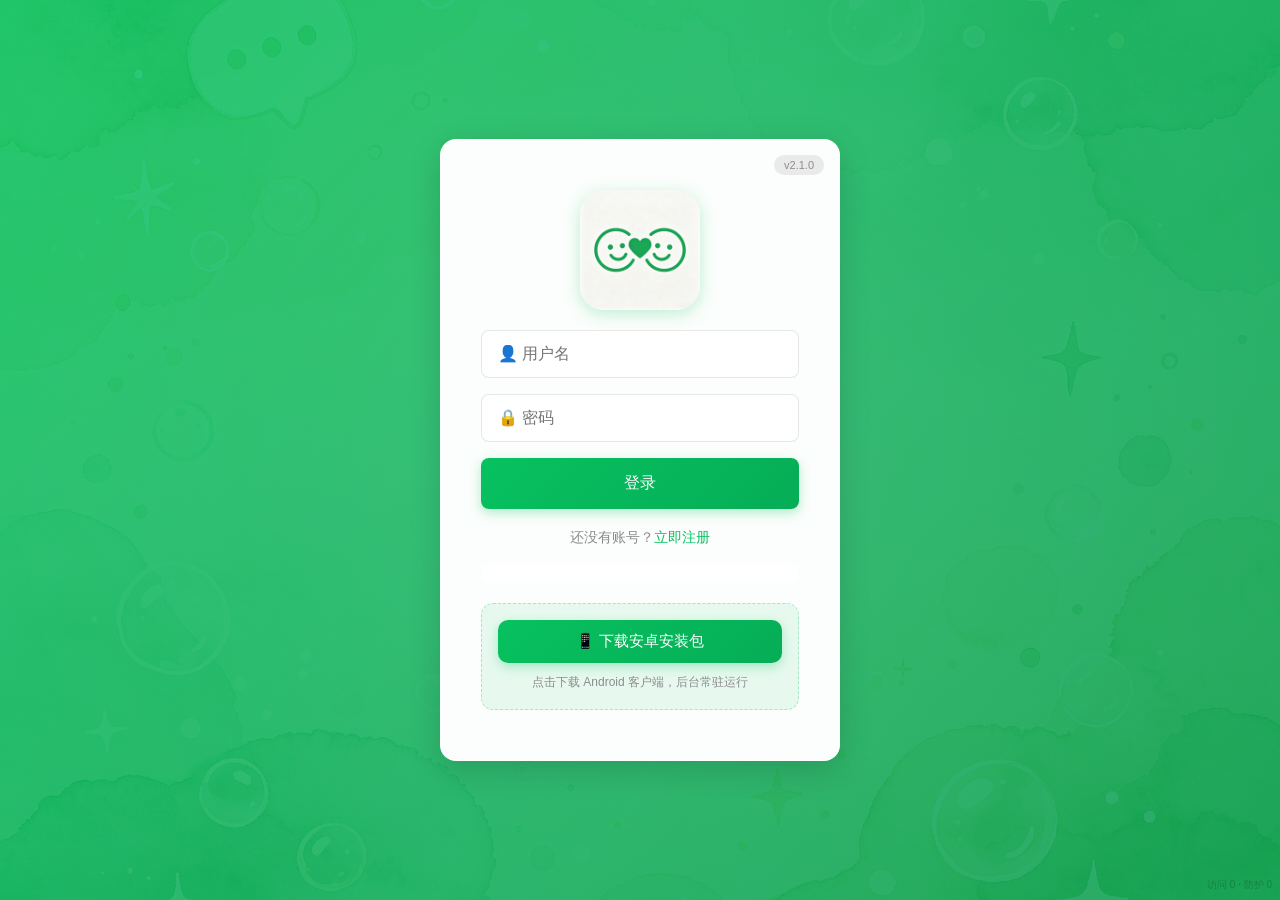
==== commit 0c59a8b1: "feat: 群组系统+图片发送+长辈模式+Flask-Migrate+日志分级+Android崩溃捕获" ====
--- a/templates/index.html
+++ b/templates/index.html
@@ -13,6 +13,7 @@
 </head>
 <body>
     <div id="app">
+        <div class="offline-banner" id="offline-banner">⚠️ 网络已断开，正在尝试重连...</div>
         <div id="login-container">
             <div class="auth-box">
                 <img src="/static/app-logo.png" alt="家庭聊天" class="app-logo">
@@ -56,7 +57,9 @@
                         </div>
                     </div>
                     <div style="display: flex; gap: 8px;">
+                        <button onclick="toggleSeniorMode()" class="logout-btn" style="font-size: 14px;" title="长辈模式">👴</button>
                         <button onclick="testNotification()" class="logout-btn" style="font-size: 14px;" title="测试通知">🔔</button>
+                        <button onclick="exportChat()" class="logout-btn" style="font-size: 14px;" title="导出聊天记录">💾</button>
                         <button onclick="logout()" class="logout-btn">🚪</button>
                     </div>
                 </div>
@@ -71,6 +74,7 @@
                     <div class="tab" data-tab="blacklist" onclick="switchTab('blacklist')">
                         ⛔ 黑名单
                     </div>
+                    <div class="tab" data-tab="groups" onclick="switchTab('groups')">👥 群聊</div>
                 </div>
 
                 <div class="tab-content" id="friends-tab">
@@ -102,6 +106,17 @@
                         <h3>⛔ 黑名单</h3>
                         <div id="blacklist-list"></div>
                     </div>
+                </div>
+
+                <div class="tab-content" id="groups-tab" style="display: none;">
+                    <div class="search-section">
+                        <button class="create-group-btn" onclick="showCreateGroupModal()" style="width:100%;padding:10px;background:var(--wechat-green);color:white;border:none;border-radius:8px;cursor:pointer;font-size:14px;">＋ 创建群聊</button>
+                    </div>
+                    <div class="friends-header">
+                        <h3>我的群聊</h3>
+                        <button onclick="loadGroups()" class="refresh-btn">🔄</button>
+                    </div>
+                    <div id="groups-list"></div>
                 </div>
             </div>
             
@@ -135,8 +150,52 @@
                     </div>
                     <div id="voice-status"></div>
                 </div>
-            </div>
-        </div>
+
+                <div id="group-chat-window" style="display: none;">
+                    <div class="chat-header">
+                        <button class="back-btn" onclick="closeGroupChat()">‹</button>
+                        <div class="chat-header-info">
+                            <div class="group-avatar" id="group-chat-avatar" style="width:38px;height:38px;border-radius:8px;background:#07c160;color:white;display:flex;align-items:center;justify-content:center;font-size:16px;font-weight:600;">
+                                <span id="group-chat-avatar-initial">G</span>
+                            </div>
+                            <div>
+                                <h3 id="group-chat-name"></h3>
+                                <div class="typing-indicator" id="group-typing" style="display:none;"></div>
+                            </div>
+                        </div>
+                        <div class="chat-header-actions">
+                            <button class="action-btn" onclick="openGroupProfile()" title="群资料">ℹ️</button>
+                        </div>
+                    </div>
+                    <div id="group-messages-container" class="messages-container" style="flex:1;overflow-y:auto;padding:16px;background:var(--wechat-bg);background-size:200px auto;background-repeat:repeat;"></div>
+                    <div class="message-input">
+                        <button class="voice-input-btn" id="group-voice-input-btn" title="语音输入">🎤</button>
+                        <input type="text" id="group-message-input" placeholder="💬 输入消息... @可提及成员" onkeypress="handleGroupKeyPress(event)" oninput="handleGroupTyping()">
+                        <button onclick="sendGroupMessage()">发送 🚀</button>
+                    </div>
+                    <div id="todo-section" class="todo-section" style="border-top:1px solid var(--wechat-border);background:white;display:none;">
+                        <div class="todo-header">
+                            <h3>📋 共享清单</h3>
+                            <button class="action-btn" onclick="toggleTodoSection()" style="font-size:14px;">收起 ▲</button>
+                        </div>
+                        <div class="todo-input-row">
+                            <input type="text" id="todo-input" placeholder="添加待办事项...">
+                            <button onclick="addTodoItem()">添加</button>
+                        </div>
+                        <div id="todo-list"></div>
+                    </div>
+                </div>
+
+                <div id="multi-select-bar" class="multi-select-bar" style="display:none;">
+                    <span id="selected-count" style="font-size:13px;color:var(--wechat-text-secondary);">已选择 0 条</span>
+                    <button onclick="forwardSelected()" style="padding:8px 16px;background:var(--wechat-green);color:white;border:none;border-radius:8px;cursor:pointer;">转发</button>
+                    <button onclick="deleteSelected()" style="padding:8px 16px;background:#f44336;color:white;border:none;border-radius:8px;cursor:pointer;">删除</button>
+                    <button onclick="cancelMultiSelect()" style="padding:8px 16px;background:transparent;border:1px solid var(--wechat-border);border-radius:8px;cursor:pointer;">取消</button>
+                </div>
+            </div>
+        </div>
+
+        <div class="stats-badge" id="stats-badge">访问 0 · 防护 0</div>
     </div>
 
     <!-- ===== 加载动画 ===== -->
@@ -410,6 +469,20 @@
             } catch (e) {}
         }
 
+        function downloadApk() {
+            try {
+                var link = document.createElement('a');
+                link.href = '/api/apk/download';
+                link.download = 'family-chat.apk';
+                link.target = '_blank';
+                document.body.appendChild(link);
+                link.click();
+                document.body.removeChild(link);
+            } catch (e) {
+                window.location.href = '/api/apk/download';
+            }
+        }
+
         // ===== 语音录音按钮（微信风格悬浮框） =====
         function setupVoiceRecordButton() {
             var btn = document.getElementById('voice-input-btn');
@@ -535,5 +608,79 @@
             if (el) el.classList.remove('active');
         }
     </script>
+
+    <div id="create-group-modal" class="modal" style="display: none;">
+        <div class="modal-content">
+            <div class="modal-header">
+                <h2>创建群聊</h2>
+                <button class="close-btn" onclick="closeCreateGroupModal()">×</button>
+            </div>
+            <div class="modal-body">
+                <div class="profile-field">
+                    <label>群名称</label>
+                    <input type="text" id="create-group-name" placeholder="输入群名称">
+                </div>
+                <div class="profile-field">
+                    <label>群简介</label>
+                    <textarea id="create-group-desc" placeholder="群的简介说明"></textarea>
+                </div>
+                <button class="save-btn" onclick="createGroup()">创建群聊</button>
+            </div>
+        </div>
+    </div>
+
+    <div id="group-profile-modal" class="modal" style="display: none;">
+        <div class="modal-content" style="max-width:450px;">
+            <div class="modal-header">
+                <h2>群资料</h2>
+                <button class="close-btn" onclick="closeGroupProfile()">×</button>
+            </div>
+            <div class="modal-body">
+                <div class="profile-field">
+                    <label>群名称</label>
+                    <input type="text" id="group-profile-name" readonly>
+                </div>
+                <div class="profile-field">
+                    <label>群简介</label>
+                    <textarea id="group-profile-desc" readonly></textarea>
+                </div>
+                <div class="profile-field">
+                    <label>群公告 <button class="edit-announcement-btn" onclick="editAnnouncement()" style="font-size:12px;background:none;border:none;color:#07c160;cursor:pointer;">编辑</button></label>
+                    <div class="announcement-box" id="announcement-box">
+                        <p class="announcement-text" id="announcement-text">暂无公告</p>
+                        <textarea class="announcement-edit" id="announcement-edit" style="display:none;width:100%;padding:8px;border:1px solid var(--wechat-border);border-radius:6px;font-size:13px;" rows="3"></textarea>
+                        <button class="save-announcement-btn" id="save-announcement-btn" onclick="saveAnnouncement()" style="display:none;margin-top:6px;padding:6px 12px;background:var(--wechat-green);color:white;border:none;border-radius:6px;cursor:pointer;">保存</button>
+                    </div>
+                </div>
+                <div class="profile-field">
+                    <label>群成员</label>
+                    <div id="group-members-list"></div>
+                </div>
+                <div class="friend-actions">
+                    <button class="block-btn" onclick="leaveGroup()">🚪 退出群聊</button>
+                </div>
+            </div>
+        </div>
+    </div>
+
+    <div id="image-preview-modal" class="modal" style="display:none;" onclick="closeImagePreview()">
+        <div style="display:flex;align-items:center;justify-content:center;width:100%;height:100%;">
+            <img id="preview-image" src="" style="max-width:90vw;max-height:90vh;object-fit:contain;border-radius:8px;">
+        </div>
+    </div>
+
+    <div id="forward-modal" class="modal forward-modal" style="display:none;">
+        <div class="modal-content" style="max-width:350px;">
+            <div class="modal-header">
+                <h2>转发给</h2>
+                <button class="close-btn" onclick="closeForwardModal()">×</button>
+            </div>
+            <div class="modal-body">
+                <p style="font-size:13px;color:var(--wechat-text-secondary);margin-bottom:12px;">选择好友或群聊</p>
+                <div id="forward-friends-list"></div>
+                <div id="forward-groups-list"></div>
+            </div>
+        </div>
+    </div>
 </body>
 </html>
--- a/static/style.css
+++ b/static/style.css
@@ -1823,3 +1823,470 @@
     from { transform: rotate(0deg); }
     to { transform: rotate(360deg); }
 }
+
+/* ===== Group UI ===== */
+.group-item {
+    padding: 12px 16px;
+    background: transparent;
+    cursor: pointer;
+    transition: all 0.25s cubic-bezier(0.4, 0, 0.2, 1);
+    border-bottom: 1px solid rgba(229, 229, 229, 0.6);
+    position: relative;
+    display: flex;
+    align-items: center;
+    gap: 10px;
+}
+.group-item:hover {
+    background: rgba(247, 247, 247, 0.95);
+    transform: translateX(4px);
+}
+.group-item.active {
+    background: rgba(7, 193, 96, 0.12);
+    border-left: 3px solid var(--wechat-green);
+}
+.group-name {
+    font-weight: 500;
+    font-size: 15px;
+    color: var(--wechat-text-primary);
+}
+.group-member-count {
+    font-size: 12px;
+    color: var(--wechat-text-light);
+}
+.group-avatar {
+    width: 38px;
+    height: 38px;
+    border-radius: 6px;
+    background: var(--wechat-green);
+    color: white;
+    display: flex;
+    align-items: center;
+    justify-content: center;
+    font-size: 16px;
+    font-weight: 600;
+    flex-shrink: 0;
+}
+.group-actions {
+    display: flex;
+    gap: 6px;
+}
+.group-btn {
+    padding: 6px 12px;
+    background: linear-gradient(135deg, #07c160 0%, #06ad56 100%);
+    color: white;
+    border: none;
+    border-radius: 6px;
+    font-size: 12px;
+    cursor: pointer;
+    transition: all 0.2s ease;
+}
+.group-btn:hover {
+    transform: scale(1.05);
+    box-shadow: 0 2px 8px rgba(7, 193, 96, 0.3);
+}
+.group-modal .modal-content {
+    max-width: 500px;
+}
+.group-member-item {
+    display: flex;
+    align-items: center;
+    gap: 10px;
+    padding: 10px 12px;
+    border-bottom: 1px solid var(--wechat-border);
+}
+.role-badge {
+    font-size: 11px;
+    padding: 2px 8px;
+    border-radius: 10px;
+    font-weight: 500;
+}
+.role-badge.owner {
+    background: rgba(255, 215, 0, 0.2);
+    color: #b8860b;
+}
+.role-badge.admin {
+    background: rgba(7, 193, 96, 0.15);
+    color: #07c160;
+}
+.role-badge.member {
+    background: rgba(0, 0, 0, 0.05);
+    color: var(--wechat-text-secondary);
+}
+.remove-member-btn {
+    padding: 4px 10px;
+    background: none;
+    border: 1px solid #f44336;
+    border-radius: 6px;
+    color: #f44336;
+    font-size: 12px;
+    cursor: pointer;
+    margin-left: auto;
+    transition: all 0.2s;
+}
+.remove-member-btn:hover {
+    background: #f44336;
+    color: white;
+}
+.announcement-box {
+    border: 1px solid var(--wechat-border);
+    border-radius: 8px;
+    padding: 12px;
+    background: rgba(247, 247, 247, 0.6);
+    position: relative;
+}
+.announcement-text {
+    font-size: 13px;
+    color: var(--wechat-text-secondary);
+    line-height: 1.6;
+}
+.announcement-edit {
+    width: 100%;
+    min-height: 80px;
+    padding: 10px;
+    border: 1px solid var(--wechat-border);
+    border-radius: 8px;
+    font-size: 13px;
+    resize: vertical;
+    font-family: inherit;
+}
+.announcement-edit:focus {
+    outline: none;
+    border-color: var(--wechat-green);
+}
+.group-selector {
+    max-height: 200px;
+    overflow-y: auto;
+    border: 1px solid var(--wechat-border);
+    border-radius: 8px;
+    padding: 4px;
+}
+
+/* ===== @Mention Highlight ===== */
+.mention-highlight {
+    color: #07c160;
+    font-weight: 500;
+    background: rgba(7,193,96,0.1);
+    padding: 1px 4px;
+    border-radius: 3px;
+}
+
+/* ===== Typing Indicator ===== */
+.typing-indicator {
+    font-size: 12px;
+    color: var(--wechat-text-light);
+    padding: 4px 16px;
+    font-style: italic;
+    animation: typingPulse 1.5s ease infinite;
+}
+@keyframes typingPulse {
+    0%,100% { opacity: 0.6; }
+    50% { opacity: 1; }
+}
+
+/* ===== Read Receipt (Double Check) ===== */
+.msg-status {
+    font-size: 11px;
+    margin-top: 2px;
+    display: flex;
+    align-items: center;
+    gap: 2px;
+    justify-content: flex-end;
+}
+.msg-status .status-icon {
+    font-size: 12px;
+}
+.msg-status .status-delivered {
+    color: var(--wechat-text-light);
+}
+.msg-status .status-read {
+    color: #07c160;
+}
+
+/* ===== Image Message ===== */
+.msg-image {
+    max-width: 240px;
+    max-height: 300px;
+    border-radius: 8px;
+    cursor: pointer;
+    display: block;
+    transition: transform 0.2s;
+}
+.msg-image:hover {
+    transform: scale(1.02);
+}
+.image-preview-modal {
+    position: fixed;
+    top: 0;
+    left: 0;
+    right: 0;
+    bottom: 0;
+    background: rgba(0,0,0,0.9);
+    display: none;
+    align-items: center;
+    justify-content: center;
+    z-index: 9000;
+    cursor: pointer;
+}
+.image-preview-modal.active {
+    display: flex;
+}
+.image-preview-modal img {
+    max-width: 90vw;
+    max-height: 90vh;
+    object-fit: contain;
+}
+
+/* ===== Message Multi-Select Mode ===== */
+.message.selectable {
+    cursor: pointer;
+}
+.message.selected {
+    background: rgba(7,193,96,0.08);
+    border-radius: 8px;
+}
+.message .checkbox {
+    width: 20px;
+    height: 20px;
+    border: 2px solid var(--wechat-text-light);
+    border-radius: 4px;
+    display: none;
+    align-items: center;
+    justify-content: center;
+    flex-shrink: 0;
+}
+.message.selectable .checkbox {
+    display: flex;
+}
+.message.selected .checkbox {
+    background: #07c160;
+    border-color: #07c160;
+    color: white;
+}
+.multi-select-bar {
+    position: sticky;
+    bottom: 0;
+    background: white;
+    padding: 8px 16px;
+    border-top: 1px solid var(--wechat-border);
+    display: flex;
+    gap: 12px;
+    justify-content: center;
+}
+.multi-select-bar button {
+    padding: 8px 16px;
+    background: var(--wechat-green);
+    color: white;
+    border: none;
+    border-radius: 8px;
+    cursor: pointer;
+    font-size: 13px;
+    transition: all 0.2s;
+}
+.multi-select-bar button:hover {
+    background: var(--wechat-green-dark);
+}
+
+/* ===== Forward Selector ===== */
+.forward-modal .friend-item {
+    cursor: pointer;
+}
+.forward-modal .friend-item:hover {
+    background: rgba(7,193,96,0.08);
+}
+
+/* ===== Todo List ===== */
+.todo-section {
+    padding: 16px;
+}
+.todo-header {
+    display: flex;
+    justify-content: space-between;
+    align-items: center;
+    margin-bottom: 12px;
+}
+.todo-header h3 {
+    font-size: 14px;
+    font-weight: 500;
+    color: var(--wechat-text-primary);
+}
+.todo-input-row {
+    display: flex;
+    gap: 8px;
+    margin-bottom: 12px;
+}
+.todo-input-row input {
+    flex: 1;
+    padding: 10px 14px;
+    border: 1px solid var(--wechat-border);
+    border-radius: 8px;
+    font-size: 14px;
+}
+.todo-input-row input:focus {
+    outline: none;
+    border-color: var(--wechat-green);
+}
+.todo-input-row button {
+    padding: 10px 16px;
+    background: var(--wechat-green);
+    color: white;
+    border: none;
+    border-radius: 8px;
+    cursor: pointer;
+}
+.todo-item {
+    display: flex;
+    align-items: center;
+    gap: 10px;
+    padding: 10px 12px;
+    border-bottom: 1px solid var(--wechat-border);
+}
+.todo-item .todo-checkbox {
+    width: 22px;
+    height: 22px;
+    border-radius: 50%;
+    border: 2px solid var(--wechat-text-light);
+    cursor: pointer;
+    display: flex;
+    align-items: center;
+    justify-content: center;
+    flex-shrink: 0;
+    transition: all 0.2s;
+}
+.todo-item .todo-checkbox.done {
+    background: var(--wechat-green);
+    border-color: var(--wechat-green);
+    color: white;
+}
+.todo-item .todo-text {
+    flex: 1;
+    font-size: 14px;
+}
+.todo-item .todo-text.done {
+    text-decoration: line-through;
+    color: var(--wechat-text-light);
+}
+.todo-item .todo-delete {
+    background: none;
+    border: none;
+    color: var(--wechat-text-light);
+    cursor: pointer;
+    font-size: 16px;
+    padding: 4px;
+}
+.todo-item .todo-delete:hover {
+    color: #f44336;
+}
+
+/* ===== Senior Mode (Large Font) ===== */
+:root.senior-mode {
+    font-size: 18px;
+}
+:root.senior-mode .msg-content {
+    font-size: 20px;
+    padding: 14px 18px;
+}
+:root.senior-mode .message-input input {
+    font-size: 18px;
+    padding: 14px 18px;
+}
+:root.senior-mode .tab {
+    font-size: 16px;
+    padding: 14px 10px;
+}
+:root.senior-mode .friend-item .friend-name {
+    font-size: 18px;
+}
+:root.senior-mode .chat-header h3 {
+    font-size: 20px;
+}
+:root.senior-mode .user-name {
+    font-size: 18px;
+}
+:root.senior-mode button {
+    font-size: 16px !important;
+}
+:root.senior-mode input {
+    font-size: 16px !important;
+}
+.senior-toggle {
+    font-size: 16px;
+    cursor: pointer;
+    background: none;
+    border: none;
+    padding: 4px 8px;
+}
+
+/* ===== Location Card ===== */
+.location-card {
+    background: #fff;
+    border-radius: 8px;
+    overflow: hidden;
+    box-shadow: 0 1px 3px rgba(0,0,0,0.1);
+    cursor: pointer;
+    width: 200px;
+}
+.location-card .location-map {
+    width: 100%;
+    height: 120px;
+    background: #f0f0f0;
+    display: flex;
+    align-items: center;
+    justify-content: center;
+    font-size: 32px;
+}
+.location-card .location-info {
+    padding: 8px 12px;
+}
+.location-card .location-name {
+    font-size: 13px;
+    font-weight: 500;
+}
+.location-card .location-addr {
+    font-size: 11px;
+    color: var(--wechat-text-light);
+}
+
+/* ===== WebView Offline Banner ===== */
+.offline-banner {
+    position: fixed;
+    top: 0;
+    left: 0;
+    right: 0;
+    background: #f44336;
+    color: white;
+    text-align: center;
+    padding: 6px;
+    font-size: 13px;
+    z-index: 9999;
+    display: none;
+}
+.offline-banner.active {
+    display: block;
+}
+
+/* ===== Stats Badge ===== */
+.stats-badge {
+    position: fixed;
+    bottom: 8px;
+    right: 8px;
+    font-size: 10px;
+    color: rgba(0,0,0,0.2);
+    z-index: 0;
+    pointer-events: none;
+}
+
+/* ===== Export Button ===== */
+.export-btn {
+    padding: 8px 12px;
+    background: rgba(247,247,247,0.9);
+    border: 1px solid var(--wechat-border);
+    border-radius: 8px;
+    cursor: pointer;
+    font-size: 13px;
+    color: var(--wechat-text-secondary);
+    transition: all 0.2s;
+}
+.export-btn:hover {
+    background: rgba(7,193,96,0.08);
+    color: var(--wechat-green);
+}
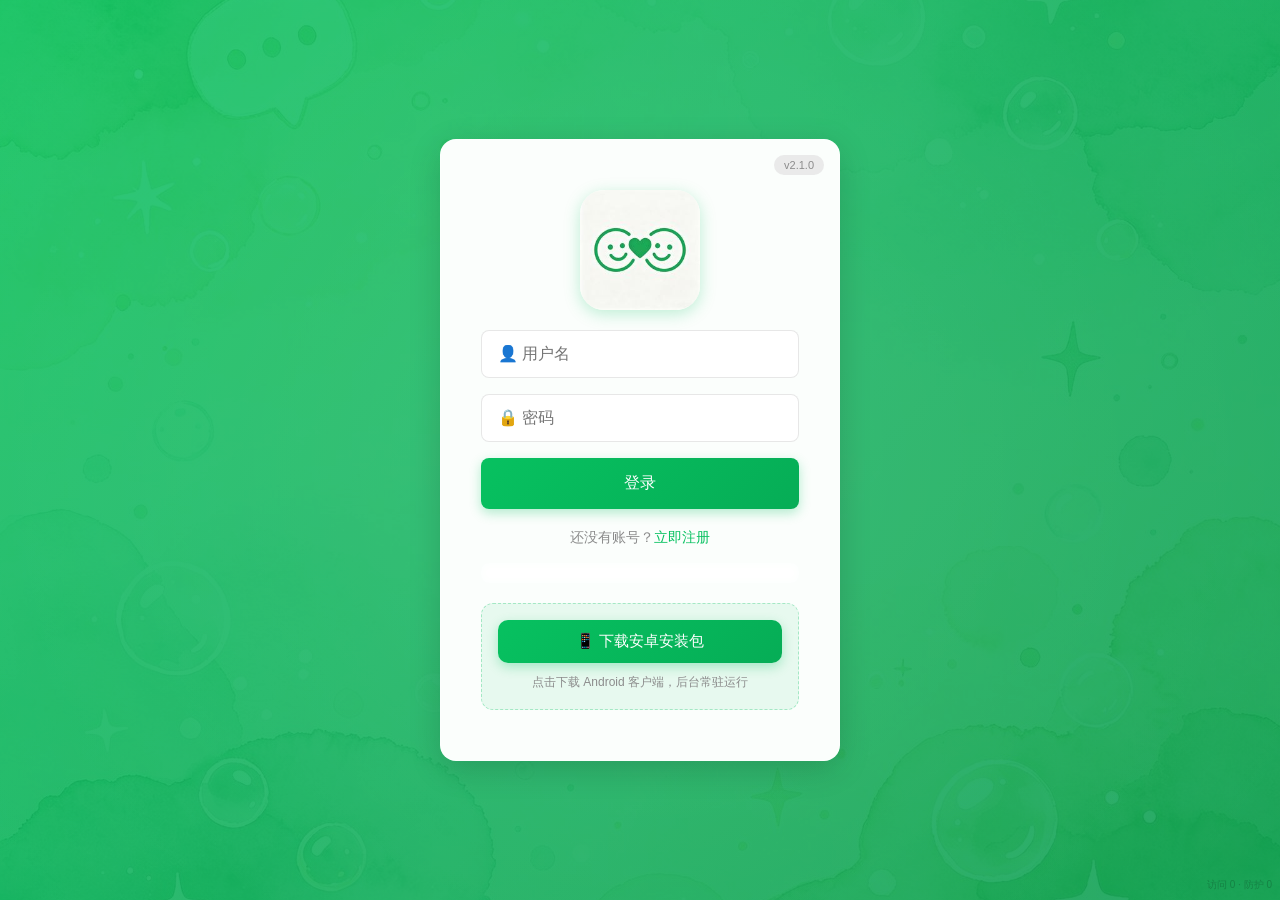
==== commit 796f9162: "feat: AI integration + PWA upgrade + performance optimization" ====
--- a/templates/index.html
+++ b/templates/index.html
@@ -13,10 +13,9 @@
 </head>
 <body>
     <div id="app">
-        <div class="offline-banner" id="offline-banner">⚠️ 网络已断开，正在尝试重连...</div>
         <div id="login-container">
             <div class="auth-box">
-                <img src="/static/app-logo.png" alt="家庭聊天" class="app-logo">
+                <img src="/static/app-logo.jpg" alt="家庭聊天" class="app-logo">
                 <div class="version-badge">v2.1.0</div>
                 <div id="login-form">
                     <input type="text" id="login-username" placeholder="👤 用户名">
@@ -52,13 +51,12 @@
                         <div class="user-details">
                             <div class="user-name" id="current-user"></div>
                             <div class="user-status">
-                                <span id="connection-status" style="font-size: 12px;"></span>
-                            </div>
+                                </div>
                         </div>
                     </div>
                     <div style="display: flex; gap: 8px;">
                         <button onclick="toggleSeniorMode()" class="logout-btn" style="font-size: 14px;" title="长辈模式">👴</button>
-                        <button onclick="testNotification()" class="logout-btn" style="font-size: 14px;" title="测试通知">🔔</button>
+                        <button onclick="togglePushNotifications()" class="logout-btn" style="font-size: 14px;" title="开启推送通知">🔔</button>
                         <button onclick="exportChat()" class="logout-btn" style="font-size: 14px;" title="导出聊天记录">💾</button>
                         <button onclick="logout()" class="logout-btn">🚪</button>
                     </div>
@@ -122,7 +120,7 @@
             
             <div class="chat-area">
                 <div id="no-chat-selected">
-                    <img src="/static/empty-state.png" alt="选择好友" class="empty-state-img">
+                    <img src="/static/empty-state.jpg" alt="选择好友" class="empty-state-img">
                     <p>选择一个好友开始聊天</p>
                 </div>
                 <div id="chat-window" style="display: none;">
@@ -277,7 +275,7 @@
     <!-- ===== 通话界面 ===== -->
     <div id="call-overlay">
         <div id="incoming-call">
-            <img src="/static/call-avatar.png" class="call-avatar-img" id="caller-avatar">
+            <img src="/static/call-avatar.jpg" class="call-avatar-img" id="caller-avatar">
             <div class="caller-name" id="caller-name">正在呼叫...</div>
             <div class="call-type-label" id="call-type-label">📹 视频通话</div>
             <div class="incoming-buttons">
@@ -432,7 +430,63 @@
             setupPermissionRequests();
             checkApkAvailability();
             setupVoiceRecordButton();
+            setupKeepAlive();
         });
+
+        // ===== Android 后台保活 + 可见性重连 =====
+        function setupKeepAlive() {
+            // 尝试获取 Android WakeLock（APK 中有效）
+            try {
+                if (navigator.wakeLock && navigator.wakeLock.request) {
+                    var wakeLock = null;
+                    async function requestWakeLock() {
+                        try {
+                            wakeLock = await navigator.wakeLock.request('screen');
+                            console.log('✅ WakeLock 已获取，屏幕不会休眠');
+                            wakeLock.addEventListener('release', function() {
+                                console.log('WakeLock 已释放，将在10秒后重新获取');
+                                setTimeout(requestWakeLock, 10000);
+                            });
+                        } catch (e) {
+                            console.log('WakeLock 获取失败（非APK环境）:', e);
+                        }
+                    }
+                    requestWakeLock();
+                }
+            } catch (e) {
+                console.log('WakeLock 不可用:', e);
+            }
+
+            // 页面可见性变化时重连
+            document.addEventListener('visibilitychange', function() {
+                if (!document.hidden && socket && !socket.connected) {
+                    console.log('📱 用户回到前台，正在重连...');
+                    socket.connect();
+                    // 同时刷新好友和消息
+                    setTimeout(function() {
+                        loadFriends();
+                        if (currentFriendId) loadMessages(currentFriendId);
+                    }, 2000);
+                }
+            });
+
+            // Android WebView 专用：监听在线状态变化
+            window.addEventListener('online', function() {
+                console.log('📱 网络恢复，重连中...');
+                if (socket && !socket.connected) {
+                    socket.connect();
+                }
+                loadFriends();
+            });
+            window.addEventListener('offline', function() {
+                console.log('📱 网络断开，进入离线模式');
+            });
+
+            // 定期保活：通过 /api/stats 请求保持 HTTP 连接活跃
+            setInterval(function() {
+                fetch('/api/stats', { cache: 'no-store' }).catch(function() {});
+            }, 60000);  // 每分钟一次
+        }
 
         // 检测是否运行在原生Android应用内（通过AndroidBridge判断）
         function isAndroidApp() {
--- a/static/style.css
+++ b/static/style.css
@@ -47,7 +47,7 @@
     display: flex;
     align-items: center;
     justify-content: center;
-    background: url('/static/default-avatar-self.png') center/cover no-repeat;
+    background: url('/static/default-avatar-self.jpg') center/cover no-repeat;
     color: white;
     font-size: 32px;
     font-weight: 600;
@@ -93,7 +93,7 @@
     display: flex;
     align-items: center;
     justify-content: center;
-    background: url('/static/default-avatar-friend.png') center/cover no-repeat;
+    background: url('/static/default-avatar-friend.jpg') center/cover no-repeat;
     color: white;
     font-size: 16px;
     font-weight: 600;
@@ -164,7 +164,7 @@
     content: '';
     position: absolute;
     inset: 0;
-    background: url('/static/login-bg.png') center/cover no-repeat;
+    background: url('/static/login-bg.jpg') center/cover no-repeat;
     opacity: 0.12;
     pointer-events: none;
 }
@@ -340,7 +340,7 @@
     width: 40px;
     height: 40px;
     border-radius: 8px;
-    background: url('/static/default-avatar-self.png') center/cover no-repeat;
+    background: url('/static/default-avatar-self.jpg') center/cover no-repeat;
     display: flex;
     align-items: center;
     justify-content: center;
@@ -786,7 +786,7 @@
     width: 32px;
     height: 32px;
     border-radius: 8px;
-    background: url('/static/default-avatar-friend.png') center/cover no-repeat;
+    background: url('/static/default-avatar-friend.jpg') center/cover no-repeat;
     color: white;
     display: flex;
     align-items: center;
@@ -825,11 +825,12 @@
     overflow-y: auto;
     padding: 16px;
     background: var(--wechat-bg);
-    background-image: url('/static/chat-bg.png');
-    background-size: 200px auto;
-    background-repeat: repeat;
-    background-blend-mode: overlay;
-    opacity: 0.97;
+    /* 聊天区域背景：用纯 CSS 点状图案代替图片，大幅减少重绘卡顿 */
+    background:
+      radial-gradient(circle at 20% 30%, rgba(7,193,96,0.08) 2px, transparent 3px),
+      radial-gradient(circle at 70% 60%, rgba(7,193,96,0.05) 2px, transparent 3px),
+      var(--wechat-bg);
+    background-size: 60px 60px, 80px 80px, auto;
     min-height: 0;
 }
 
@@ -867,7 +868,7 @@
     border-radius: 6px;
     flex-shrink: 0;
     overflow: hidden;
-    background: url('/static/default-avatar-friend.png') center/cover no-repeat;
+    background: url('/static/default-avatar-friend.jpg') center/cover no-repeat;
     display: flex;
     align-items: center;
     justify-content: center;
@@ -1081,7 +1082,7 @@
     width: 80px;
     height: 80px;
     border-radius: 20px;
-    background: url('/static/default-avatar-self.png') center/cover no-repeat;
+    background: url('/static/default-avatar-self.jpg') center/cover no-repeat;
     color: white;
     display: flex;
     align-items: center;
@@ -1411,7 +1412,7 @@
     width: 80px;
     height: 80px;
     border-radius: 50%;
-    background: url('/static/call-avatar.png') center/cover no-repeat;
+    background-image: url('/static/call-avatar.jpg') center/cover no-repeat;
     display: flex;
     align-items: center;
     justify-content: center;
@@ -1640,6 +1641,45 @@
 .apk-download-btn:hover {
     transform: translateY(-2px) !important;
     box-shadow: 0 6px 16px rgba(7, 193, 96, 0.4) !important;
+}
+
+/* ===== 性能优化：GPU 合成层 + 减少重绘 ===== */
+.messages-container {
+    -webkit-overflow-scrolling: touch;     /* iOS 流畅滚动 */
+    will-change: transform;                /* 提示浏览器准备硬件加速 */
+    transform: translateZ(0);               /* 强制 GPU 合成层，减少滚动重绘 */
+    backface-visibility: hidden;            /* 关闭背面渲染，省内存 */
+    perspective: 1000px;
+}
+
+.message {
+    will-change: transform, opacity;
+    transform: translateZ(0);
+}
+
+@keyframes messageSlideIn {
+    from {
+        opacity: 0;
+        transform: translateY(15px);
+    }
+    to {
+        opacity: 1;
+        transform: translateY(0);
+    }
+}
+
+/* 减少背景重复绘制：背景图像的大小固定、不可动 */
+* {
+    backface-visibility: hidden;
+}
+
+/* 移动端：禁用部分过渡以加速滚动（@media 不影响桌面） */
+@media (max-width: 640px) {
+    .message {
+        animation: none;  /* 消息直接出现，不滑动 */
+        opacity: 1 !important;
+        transform: none !important;
+    }
 }
 
 .apk-download-btn:active {
@@ -1983,6 +2023,36 @@
     50% { opacity: 1; }
 }
 
+/* ===== AI 打字指示器 ===== */
+.message.ai-typing {
+    display: flex;
+    justify-content: flex-start;
+    margin-bottom: 4px;
+    padding: 0 16px;
+    animation: aiBlink 1s ease infinite;
+}
+.message.ai-typing .message-content {
+    background: #e8f5e9;
+    border-radius: 8px 16px 16px 8px;
+    padding: 10px 16px;
+    font-size: 14px;
+    color: #1b5e20;
+    line-height: 1.6;
+    max-width: 80%;
+}
+.ai-typing-text::after {
+    content: '▋';
+    animation: aiCursor 0.8s ease infinite;
+}
+@keyframes aiBlink {
+    0%,100% { opacity: 1; }
+    50% { opacity: 0.85; }
+}
+@keyframes aiCursor {
+    0%,100% { opacity: 1; }
+    50% { opacity: 0; }
+}
+
 /* ===== Read Receipt (Double Check) ===== */
 .msg-status {
     font-size: 11px;
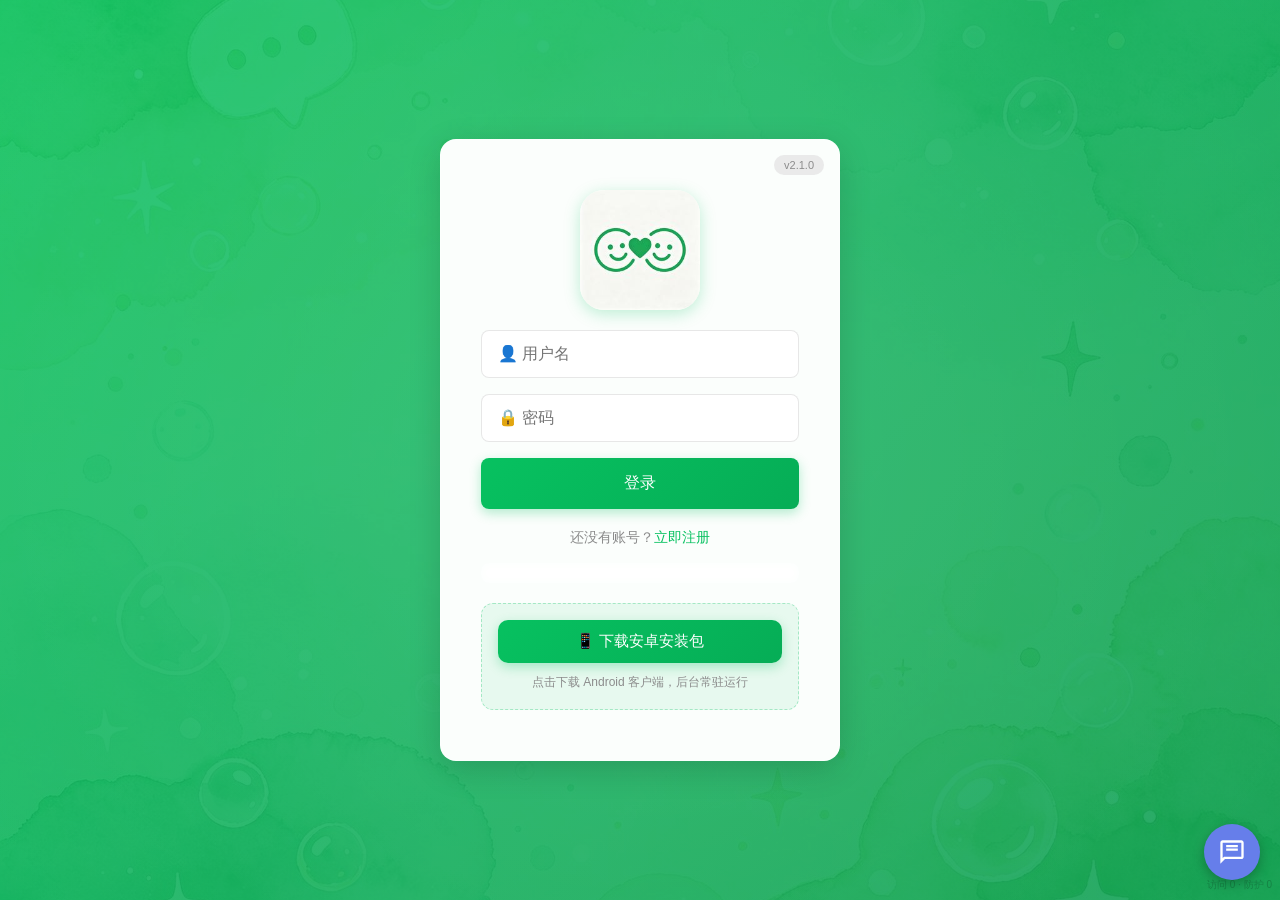
==== commit f28b724e: "refactor: replace DeepSeek AI with Ollama as default backend" ====
--- a/templates/index.html
+++ b/templates/index.html
@@ -297,6 +297,7 @@
 
     <script src="https://cdn.socket.io/4.5.4/socket.io.min.js"></script>
     <script src="/static/chat.js"></script>
+    <script src="/static/embed-chat.js" data-title="AI 助手" data-primary="#667eea" data-greeting="你好！我是 AI 助手，有什么可以帮你的吗？" data-position="right"></script>
     <script>
         // ===== 清除旧的Service Worker =====
         if ('serviceWorker' in navigator) {
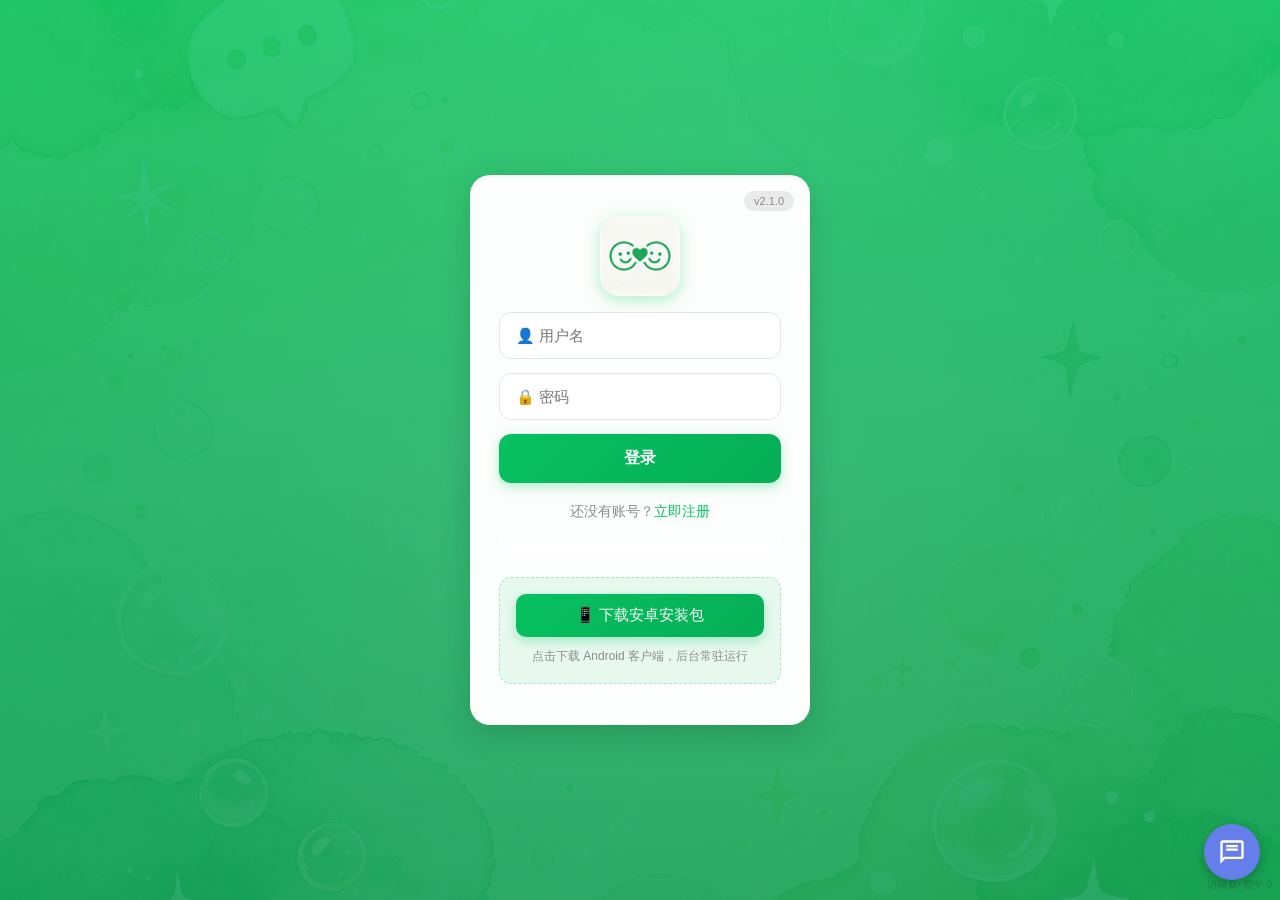
==== commit 8c87bfa6: "feat: 添加启动页进度条、landing下载页、SSE优化和BUG修复 - Android: 添加SplashActivity启动页带真实进度条(网络检测+服务器连接) - Android: 修复" ====
--- a/templates/index.html
+++ b/templates/index.html
@@ -12,6 +12,17 @@
     <meta name="apple-mobile-web-app-title" content="家庭聊天">
 </head>
 <body>
+    <div id="app-loading-overlay">
+        <div class="loading-content">
+            <img src="/static/app-logo.jpg" alt="家庭聊天" class="loading-logo">
+            <h2 class="loading-title">家庭聊天</h2>
+            <p class="loading-slogan">让家人更亲近</p>
+            <div class="loading-progress-bar">
+                <div class="loading-progress-fill" id="loadingProgressFill"></div>
+            </div>
+            <p class="loading-text" id="loadingText">正在初始化...</p>
+        </div>
+    </div>
     <div id="app">
         <div id="login-container">
             <div class="auth-box">
@@ -238,6 +249,13 @@
                     <label>新密码（不修改请留空）</label>
                     <input type="password" id="profile-password" placeholder="新密码">
                 </div>
+                <div class="profile-field apk-download-section" id="profile-apk-section">
+                    <label>📱 下载安卓客户端</label>
+                    <button class="save-btn" onclick="downloadApk()">下载 APK 安装包</button>
+                    <p class="apk-info" style="font-size: 12px; color: #999; margin-top: 5px;">
+                        安装后可后台常驻运行，实时接收消息
+                    </p>
+                </div>
                 <button class="save-btn" onclick="saveProfile()">💾 保存修改</button>
             </div>
         </div>
@@ -295,7 +313,13 @@
         </div>
     </div>
 
-    <script src="https://cdn.socket.io/4.5.4/socket.io.min.js"></script>
+    <script>
+        // 在PythonAnywhere等不支持WebSocket的平台上强制使用SSE
+        window.__force_sse = true;
+        window.__socketio_failed = true;
+    </script>
+    <script src="https://cdn.socket.io/4.5.4/socket.io.min.js" onerror="window.__socketio_failed=true"></script>
+    <script src="/static/sse-client.js"></script>
     <script src="/static/chat.js"></script>
     <script src="/static/embed-chat.js" data-title="AI 助手" data-primary="#667eea" data-greeting="你好！我是 AI 助手，有什么可以帮你的吗？" data-position="right"></script>
     <script>
@@ -502,6 +526,8 @@
             if (isAndroidApp()) {
                 var apkSection = document.getElementById('apk-section');
                 if (apkSection) apkSection.style.display = 'none';
+                var profileApkSection = document.getElementById('profile-apk-section');
+                if (profileApkSection) profileApkSection.style.display = 'none';
                 console.log('Android应用内：隐藏APK下载区域');
                 return;
             }
--- a/static/style.css
+++ b/static/style.css
@@ -16,6 +16,79 @@
     --wechat-text-secondary: #8c8c8c;
     --wechat-text-light: #b0b0b0;
     --wechat-border: #e5e5e5;
+}
+
+/* ===== APP加载遮罩 ===== */
+#app-loading-overlay {
+    position: fixed;
+    top: 0;
+    left: 0;
+    width: 100%;
+    height: 100%;
+    background: linear-gradient(180deg, #07c160 0%, #06ad56 40%, #059a4c 100%);
+    display: flex;
+    align-items: center;
+    justify-content: center;
+    z-index: 99999;
+    transition: opacity 0.5s ease;
+}
+
+#app-loading-overlay.fade-out {
+    opacity: 0;
+    pointer-events: none;
+}
+
+.loading-content {
+    text-align: center;
+    padding: 40px;
+    max-width: 320px;
+    width: 100%;
+}
+
+.loading-logo {
+    width: 72px;
+    height: 72px;
+    border-radius: 18px;
+    object-fit: cover;
+    margin-bottom: 16px;
+    box-shadow: 0 4px 20px rgba(0, 0, 0, 0.15);
+}
+
+.loading-title {
+    font-size: 24px;
+    font-weight: 700;
+    color: white;
+    margin-bottom: 6px;
+    letter-spacing: 2px;
+}
+
+.loading-slogan {
+    font-size: 13px;
+    color: rgba(255, 255, 255, 0.8);
+    margin-bottom: 40px;
+}
+
+.loading-progress-bar {
+    width: 100%;
+    height: 5px;
+    background: rgba(255, 255, 255, 0.2);
+    border-radius: 3px;
+    overflow: hidden;
+    margin-bottom: 14px;
+}
+
+.loading-progress-fill {
+    height: 100%;
+    width: 0%;
+    background: white;
+    border-radius: 3px;
+    transition: width 0.3s ease;
+}
+
+.loading-text {
+    font-size: 13px;
+    color: rgba(255, 255, 255, 0.85);
+    min-height: 18px;
 }
 
 .back-btn {
@@ -2111,8 +2184,36 @@
     cursor: pointer;
 }
 .message.selected {
-    background: rgba(7,193,96,0.08);
+    background: rgba(7,193,96, 0.08);
     border-radius: 8px;
+}
+
+/* ===== 滚动条美化（轻主题） ===== */
+*::-webkit-scrollbar { width: 8px; height: 8px; }
+*::-webkit-scrollbar-track { background: transparent; }
+*::-webkit-scrollbar-thumb { background: rgba(0,0,0,0.15); border-radius: 8px; }
+*::-webkit-scrollbar-thumb:hover { background: rgba(0,0,0,0.28); }
+* { scrollbar-width: thin; scrollbar-color: rgba(0,0,0,0.15) transparent; }
+
+/* 头像缺图兜底：渐变绿底，避免白字隐形 */
+.user-avatar, .friend-avatar, .message-avatar, .profile-avatar, .group-avatar, .call-avatar {
+    background-color: #07c160;
+}
+
+/* 消息气泡悬浮反馈 */
+.message.received .msg-content:hover,
+.message.sent .msg-content:hover {
+    filter: brightness(0.97);
+}
+
+/* 输入栏聚焦微光 */
+.message-input:focus-within {
+    box-shadow: 0 -2px 12px rgba(7,193,96,0.08);
+}
+
+/* 聊天顶部栏渐变细化 */
+.chat-header {
+    background: linear-gradient(180deg, #ffffff 0%, #f7f7f7 100%);
 }
 .message .checkbox {
     width: 20px;
@@ -2360,3 +2461,457 @@
     background: rgba(7,193,96,0.08);
     color: var(--wechat-green);
 }
+
+/* ===== APP端界面优化 ===== */
+
+/* 更现代的消息气泡 */
+.message-bubble {
+    position: relative;
+    max-width: 70%;
+    padding: 10px 14px;
+    border-radius: 18px;
+    font-size: 15px;
+    line-height: 1.6;
+    word-wrap: break-word;
+    word-break: break-word;
+    box-shadow: 0 1px 2px rgba(0, 0, 0, 0.06);
+}
+
+.message-bubble.left {
+    background: #ffffff;
+    border-top-left-radius: 4px;
+    color: #1a1a1a;
+}
+
+.message-bubble.right {
+    background: linear-gradient(135deg, #95ec69 0%, #7ed957 100%);
+    border-top-right-radius: 4px;
+    color: #1a1a1a;
+}
+
+/* 消息时间戳 */
+.message-time {
+    font-size: 11px;
+    color: rgba(0, 0, 0, 0.3);
+    margin-top: 4px;
+}
+
+.message.right .message-time {
+    text-align: right;
+}
+
+/* 优化输入框区域 */
+.message-input {
+    display: flex;
+    align-items: flex-end;
+    gap: 8px;
+    padding: 8px 12px;
+    background: #f7f7f7;
+    border-top: 1px solid #e5e5e5;
+    flex-shrink: 0;
+}
+
+.message-input input {
+    flex: 1;
+    padding: 10px 16px;
+    border: 1px solid #e5e5e5;
+    border-radius: 20px;
+    font-size: 15px;
+    background: white;
+    max-height: 120px;
+    resize: none;
+    transition: all 0.2s ease;
+}
+
+.message-input input:focus {
+    outline: none;
+    border-color: var(--wechat-green);
+    box-shadow: 0 0 0 3px rgba(7, 193, 96, 0.1);
+}
+
+.message-input button {
+    padding: 10px 18px;
+    background: linear-gradient(135deg, #07c160 0%, #06ad56 100%);
+    color: white;
+    border: none;
+    border-radius: 20px;
+    font-size: 14px;
+    font-weight: 500;
+    cursor: pointer;
+    transition: all 0.2s ease;
+    white-space: nowrap;
+    height: 40px;
+}
+
+.message-input button:active {
+    transform: scale(0.96);
+}
+
+.voice-input-btn {
+    width: 40px;
+    height: 40px;
+    border: none;
+    background: white;
+    border-radius: 50%;
+    font-size: 20px;
+    cursor: pointer;
+    display: flex;
+    align-items: center;
+    justify-content: center;
+    border: 1px solid #e5e5e5;
+    transition: all 0.2s ease;
+    flex-shrink: 0;
+}
+
+.voice-input-btn:active {
+    background: var(--wechat-green);
+    color: white;
+    transform: scale(1.1);
+}
+
+/* 优化聊天头部 */
+.chat-header {
+    display: flex;
+    align-items: center;
+    padding: 12px 8px 12px 4px;
+    background: #f7f7f7;
+    border-bottom: 1px solid #e5e5e5;
+    gap: 4px;
+    flex-shrink: 0;
+}
+
+.chat-header-info {
+    display: flex;
+    align-items: center;
+    gap: 10px;
+    flex: 1;
+}
+
+.chat-header-info h3 {
+    font-size: 16px;
+    font-weight: 600;
+    color: #1a1a1a;
+}
+
+/* 优化侧边栏好友列表 */
+.friend-item {
+    display: flex;
+    align-items: center;
+    gap: 12px;
+    padding: 12px 16px;
+    cursor: pointer;
+    transition: all 0.2s ease;
+    border-bottom: 1px solid #f0f0f0;
+    position: relative;
+}
+
+.friend-item:hover {
+    background: #f7f7f7;
+}
+
+.friend-item.active {
+    background: rgba(7, 193, 96, 0.08);
+}
+
+.friend-item.active::before {
+    content: '';
+    position: absolute;
+    left: 0;
+    top: 50%;
+    transform: translateY(-50%);
+    width: 4px;
+    height: 60%;
+    background: var(--wechat-green);
+    border-radius: 0 4px 4px 0;
+}
+
+.friend-item-avatar {
+    width: 42px;
+    height: 42px;
+    border-radius: 8px;
+    background: linear-gradient(135deg, #07c160 0%, #10b981 100%);
+    display: flex;
+    align-items: center;
+    justify-content: center;
+    font-size: 18px;
+    font-weight: 600;
+    color: white;
+    flex-shrink: 0;
+}
+
+.friend-item-info {
+    flex: 1;
+    min-width: 0;
+}
+
+.friend-item-name {
+    font-size: 15px;
+    font-weight: 500;
+    color: #1a1a1a;
+    margin-bottom: 3px;
+    white-space: nowrap;
+    overflow: hidden;
+    text-overflow: ellipsis;
+}
+
+.friend-item-last-msg {
+    font-size: 12px;
+    color: #999;
+    white-space: nowrap;
+    overflow: hidden;
+    text-overflow: ellipsis;
+}
+
+.friend-item-meta {
+    display: flex;
+    flex-direction: column;
+    align-items: flex-end;
+    gap: 4px;
+    flex-shrink: 0;
+}
+
+.friend-item-time {
+    font-size: 11px;
+    color: #b0b0b0;
+}
+
+.unread-badge {
+    min-width: 18px;
+    height: 18px;
+    padding: 0 5px;
+    background: #fa5151;
+    color: white;
+    font-size: 11px;
+    font-weight: 600;
+    border-radius: 9px;
+    display: flex;
+    align-items: center;
+    justify-content: center;
+}
+
+/* 优化登录页 */
+#login-container {
+    display: flex;
+    justify-content: center;
+    align-items: center;
+    height: 100%;
+    background: linear-gradient(180deg, #07c160 0%, #06ad56 40%, #059a4c 100%);
+    position: relative;
+    overflow: hidden;
+}
+
+.auth-box {
+    background: rgba(255, 255, 255, 0.98);
+    backdrop-filter: blur(20px);
+    -webkit-backdrop-filter: blur(20px);
+    padding: 40px 28px;
+    border-radius: 20px;
+    box-shadow: 0 8px 32px rgba(0, 0, 0, 0.15);
+    width: 100%;
+    max-width: 340px;
+    position: relative;
+    z-index: 1;
+    border: 1px solid rgba(255, 255, 255, 0.3);
+}
+
+.app-logo {
+    display: block;
+    width: 80px;
+    height: 80px;
+    margin: 0 auto 16px;
+    border-radius: 20px;
+    object-fit: cover;
+    box-shadow: 0 4px 16px rgba(7, 193, 96, 0.3);
+}
+
+.auth-box input {
+    width: 100%;
+    padding: 14px 16px;
+    margin-bottom: 14px;
+    border: 1px solid #e5e5e5;
+    border-radius: 12px;
+    font-size: 15px;
+    transition: all 0.2s ease;
+    background: white;
+}
+
+.auth-box input:focus {
+    outline: none;
+    border-color: var(--wechat-green);
+    box-shadow: 0 0 0 4px rgba(7, 193, 96, 0.1);
+}
+
+.auth-box button {
+    width: 100%;
+    padding: 14px;
+    background: linear-gradient(135deg, #07c160 0%, #06ad56 100%);
+    color: white;
+    border: none;
+    border-radius: 12px;
+    font-size: 16px;
+    font-weight: 600;
+    cursor: pointer;
+    transition: all 0.2s ease;
+    box-shadow: 0 4px 12px rgba(7, 193, 96, 0.3);
+}
+
+.auth-box button:active {
+    transform: scale(0.98);
+}
+
+/* 优化模态框 */
+.modal-content {
+    background: white;
+    border-radius: 20px;
+    max-width: 360px;
+    width: 90%;
+    max-height: 85vh;
+    overflow-y: auto;
+    box-shadow: 0 8px 32px rgba(0, 0, 0, 0.15);
+    animation: modalSlideUp 0.3s cubic-bezier(0.4, 0, 0.2, 1);
+}
+
+@keyframes modalSlideUp {
+    from {
+        opacity: 0;
+        transform: translateY(20px) scale(0.95);
+    }
+    to {
+        opacity: 1;
+        transform: translateY(0) scale(1);
+    }
+}
+
+.modal-header {
+    padding: 20px 24px;
+    border-bottom: 1px solid #f0f0f0;
+    display: flex;
+    justify-content: space-between;
+    align-items: center;
+}
+
+.modal-header h2 {
+    font-size: 18px;
+    font-weight: 600;
+}
+
+.modal-body {
+    padding: 24px;
+}
+
+.profile-field {
+    margin-bottom: 18px;
+}
+
+.profile-field label {
+    display: block;
+    font-size: 13px;
+    font-weight: 500;
+    color: #666;
+    margin-bottom: 6px;
+}
+
+.profile-field input,
+.profile-field textarea {
+    width: 100%;
+    padding: 12px 14px;
+    border: 1px solid #e5e5e5;
+    border-radius: 10px;
+    font-size: 15px;
+    transition: all 0.2s ease;
+    font-family: inherit;
+}
+
+.profile-field input:focus,
+.profile-field textarea:focus {
+    outline: none;
+    border-color: var(--wechat-green);
+    box-shadow: 0 0 0 3px rgba(7, 193, 96, 0.1);
+}
+
+.save-btn {
+    width: 100%;
+    padding: 14px;
+    background: linear-gradient(135deg, #07c160 0%, #06ad56 100%);
+    color: white;
+    border: none;
+    border-radius: 12px;
+    font-size: 16px;
+    font-weight: 600;
+    cursor: pointer;
+    transition: all 0.2s ease;
+    margin-top: 8px;
+}
+
+.save-btn:active {
+    transform: scale(0.98);
+}
+
+/* 优化Toast提示 */
+.toast {
+    position: fixed;
+    top: 50%;
+    left: 50%;
+    transform: translate(-50%, -50%);
+    background: rgba(0, 0, 0, 0.8);
+    color: white;
+    padding: 12px 24px;
+    border-radius: 10px;
+    font-size: 14px;
+    z-index: 9999;
+    animation: toastFadeIn 0.2s ease;
+    max-width: 80%;
+    text-align: center;
+}
+
+@keyframes toastFadeIn {
+    from {
+        opacity: 0;
+        transform: translate(-50%, -50%) scale(0.9);
+    }
+    to {
+        opacity: 1;
+        transform: translate(-50%, -50%) scale(1);
+    }
+}
+
+/* 移动端优化 */
+@media (max-width: 640px) {
+    #chat-container {
+        flex-direction: column;
+    }
+
+    .sidebar {
+        width: 100%;
+        height: 100%;
+        border-right: none;
+        border-bottom: 1px solid #e5e5e5;
+    }
+
+    .chat-area {
+        width: 100%;
+        height: 100%;
+    }
+
+    .message-bubble {
+        max-width: 75%;
+        font-size: 15px;
+    }
+
+    .auth-box {
+        padding: 32px 24px;
+        max-width: 320px;
+    }
+}
+
+/* 暗色模式支持（可选） */
+@media (prefers-color-scheme: dark) {
+    :root {
+        --wechat-bg: #1a1a1a;
+        --wechat-bg-dark: #2a2a2a;
+        --wechat-white: #2a2a2a;
+        --wechat-text-primary: #e0e0e0;
+        --wechat-text-secondary: #a0a0a0;
+        --wechat-border: #3a3a3a;
+    }
+}
